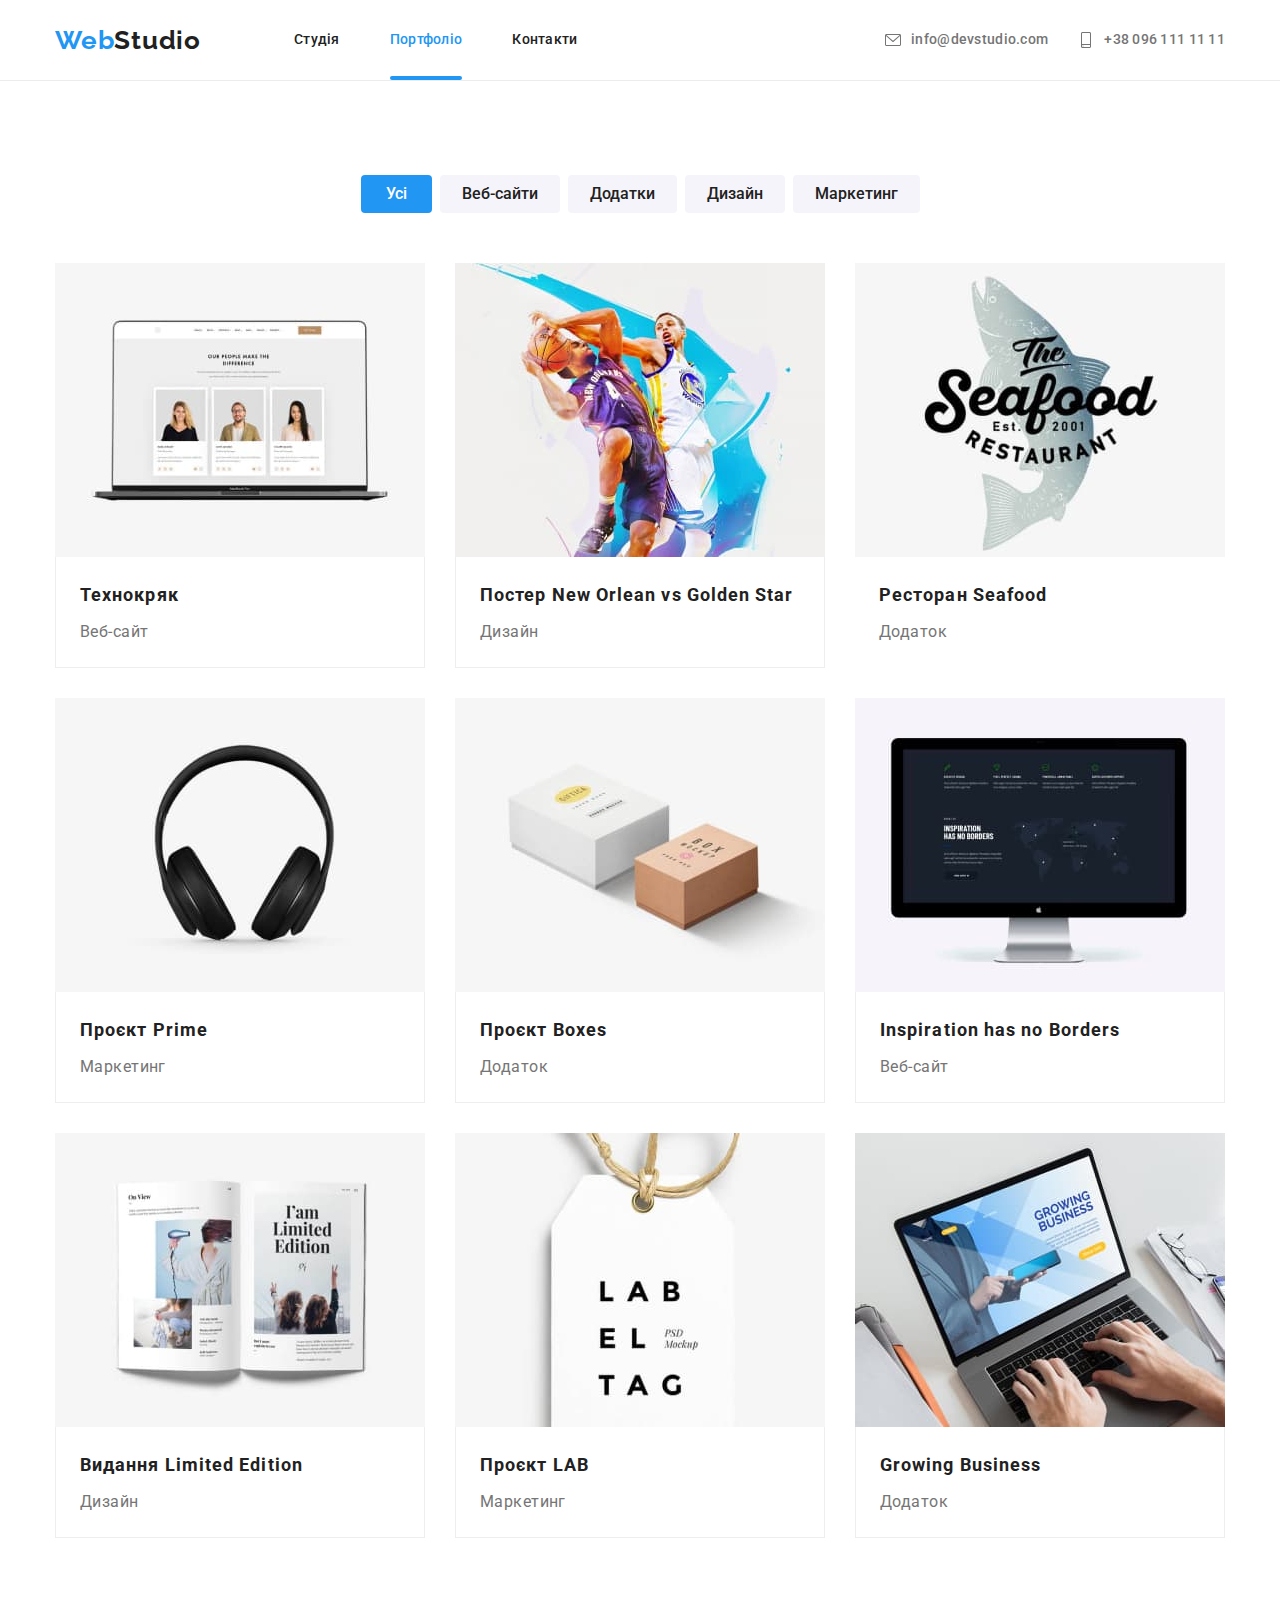
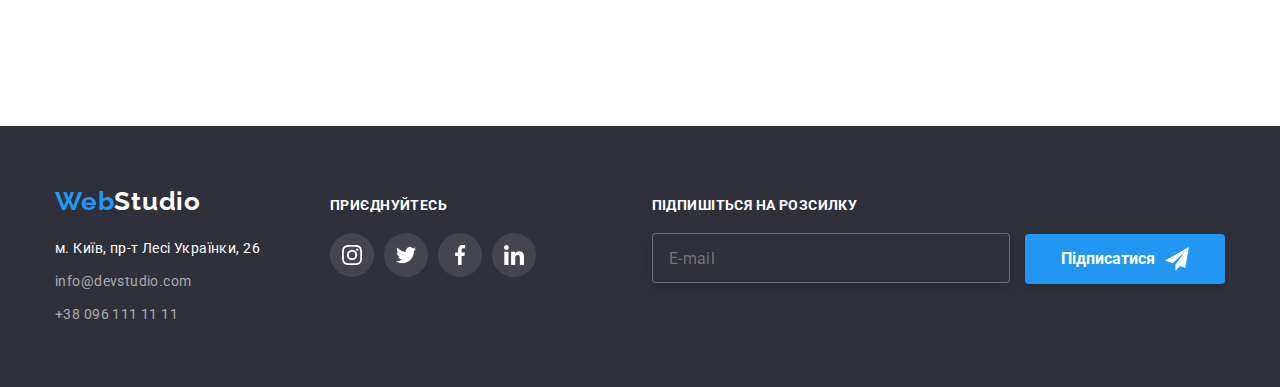
==== portfolio.html @ f77e9952 "1.0" ====
<!DOCTYPE html>
<html lang="uk">

<head>
    <meta charset="UTF-8">
    <meta http-equiv="X-UA-Compatible" content="IE=edge">
    <meta name="viewport" content="width=device-width, initial-scale=1.0">
    <title>Портфоліо</title>
    <link href="https://fonts.googleapis.com/css2?family=Raleway:wght@700&family=Roboto:wght@400;500;700;900&display=swap"
        rel="stylesheet">
    <link rel="stylesheet" href="https://cdnjs.cloudflare.com/ajax/libs/modern-normalize/1.1.0/modern-normalize.min.css">
    <link rel="stylesheet" href="./css/main.min.css">
</head>

<body>
    <header class="header">
        <div class="container navigation">
            <a class="logo" href="/"><span class="logo-web">Web</span>Studio</a>
            <nav>
                <ul class="navigation__list">
                    <li><a class="navigation__studio" href="./index.html">Студія</a></li>
                    <li><a class="navigation__portfolio current" href="./portfolio.html">Портфоліо</a></li>
                    <li><a class="navigation__contacts" href="">Контакти</a></li>
                </ul>
            </nav>
            <ul class="contacts">
                <li><a class="contacts__email" href="mailto:info@devstudio.com">
                        <svg class="contacts__envelope" width="16" height="16">
                            <use href="./images/icons.svg#icon-envelope"></use>
                        </svg>
                        info@devstudio.com</a></li>
                <li><a class="contacts__number" href="tel:+380961111111">
                        <svg class="contacts__smartphone" width="16" height="16">
                            <use href="./images/icons.svg#icon-smartphone"></use>
                        </svg>
                        +38 096 111 11 11</a></li>
            </ul>
            <button type="button" class="menu-open" data-menu-open>
                <svg class="menu-close-icon" width="24" height="16">
                    <use href="./images/icons.svg#icon-menu"></use>
                </svg>
            </button>
        </div>
        <div class="mobile-menu is-hidden" data-menu>
            <div class="menu-container">
                <nav>
                    <ul class="mobile-navigation__list">
                        <li class="mobile-studio"><a class="mobile-navigation__studio" href="./index.html">Студія</a>
                        </li>
                        <li class="mobile-portfolio"><a class="mobile-navigation__portfolio mobile-current"
                                href="./portfolio.html">Портфоліо</a></li>
                        <li class="mobile-contacts"><a class="mobile-navigation__contacts" href="">Контакти</a></li>
                    </ul>
                </nav>
                <button type="button" class="menu-close" data-menu-close>
                    <svg class="menu-close-icon" width="18" height="18">
                        <use href="./images/icons.svg#icon-close-menu"></use>
                    </svg>
                </button>
                <div>
                    <ul class="mobile-menu__contacts">
                        <li>
                            <a class="mobile-contacts__number" href="tel:+380961111111">
                                +38 096 111 11 11</a>
                        </li>
                        <li><a class="mobile-contacts__email" href="mailto:info@devstudio.com">
                                info@devstudio.com</a>
                        </li>
                    </ul>
                    <ul class="menu-social-networks">
                        <li class="mobile-social-networks">Instagram</li>
                        <li class="mobile-social-networks">Twitter</li>
                        <li class="mobile-social-networks">Facebook</li>
                        <li class="mobile-social-networks">LinkedIn</li>
                    </ul>
                </div>
            </div>
        </div>
    </header>
    <main class="projects">
        <section class="section">
            <div class="container">
                <h1 class="visually-hidden">Портфоліо</h1>
                <ul class="filter-list">
                    <li><button class="button filter-list__button all" type="button">Усі</button></li>
                    <li><button class="button filter-list__button" type="button">Веб-сайти</button></li>
                    <li><button class="button filter-list__button" type="button">Додатки</button></li>
                    <li><button class="button filter-list__button" type="button">Дизайн</button></li>
                    <li><button class="button filter-list__button" type="button">Маркетинг</button></li>
                </ul>
                <ul class="portfolio-cards">
                    <li class="portfolio-cards__item">
                        <a class="portfolio-cards__link" href="">
                            <div class="portfolio-cards__info">
                                <img src="./images/laptop.jpg" alt="відкритий веб-сайт на ноутбуці" width="370" height="294">
                                <p class="portfolio-cards__description">Ресурс пропонує комплексні пропозиції з різним рівнем функціоналу та сервісів. Все це дозволить відвідувачу отримати
                                вичерпні відомості про компанію чи приватну особу.</p>
                            </div>
                            <div class="portfolio-cards__border">
                                <h2 class="portfolio-cards__title">Технокряк</h2>
                                <p class="portfolio-cards__text">Веб-сайт</p>
                            </div>
                        </a>
                    </li>
                    <li class="portfolio-cards__item">
                        <a class="portfolio-cards__link" href="">
                            <div class="portfolio-cards__info">
                                <img src="./images/basketball.jpg" alt="баскетболісти" width="370" height="294">
                                <p class="portfolio-cards__description">Ресурс пропонує комплексні пропозиції з різним рівнем функціоналу та сервісів. Все це дозволить
                                    відвідувачу отримати
                                    вичерпні відомості про компанію чи приватну особу.</p>
                            </div>
                            <div class="portfolio-cards__border">
                                <h2 class="portfolio-cards__title">Постер New Orlean vs Golden Star</h2>
                                <p class="portfolio-cards__text">Дизайн</p>
                            </div>
                        </a>
                    </li>
                    <li class="portfolio-cards__item">
                        <a class="portfolio-cards__link" href="">
                            <div class="portfolio-cards__info">
                                <img src="./images/restaurant.jpg" alt="ресторан" width="370" height="294">
                                <p class="portfolio-cards__description">Ресурс пропонує комплексні пропозиції з різним рівнем функціоналу та сервісів. Все це дозволить
                                    відвідувачу отримати
                                    вичерпні відомості про компанію чи приватну особу.</p>
                            </div>
                            <div class="borportfolio-cards__borderder">
                                <h2 class="portfolio-cards__title">Ресторан Seafood</h2>
                                <p class="portfolio-cards__text">Додаток</p>
                            </div>
                        </a>
                    </li>
                    <li class="portfolio-cards__item">
                        <a class="portfolio-cards__link" href="">
                            <div class="portfolio-cards__info">
                                <img src="./images/headphone.jpg" alt="навушники" width="370" height="294">
                                <p class="portfolio-cards__description">Ресурс пропонує комплексні пропозиції з різним рівнем функціоналу та сервісів. Все це дозволить
                                    відвідувачу отримати
                                    вичерпні відомості про компанію чи приватну особу.</p>
                            </div>
                            <div class="portfolio-cards__border">
                                <h2 class="portfolio-cards__title">Проєкт Prime</h2>
                                <p class="portfolio-cards__text">Маркетинг</p>
                            </div>
                        </a>
                    </li>
                    <li class="portfolio-cards__item">
                        <a class="portfolio-cards__link" href="">
                            <div class="portfolio-cards__info">
                                <img src="./images/boxes.jpg" alt="дві коробки" width="370" height="294">
                                <p class="portfolio-cards__description">Ресурс пропонує комплексні пропозиції з різним рівнем функціоналу та сервісів. Все це дозволить
                                    відвідувачу отримати
                                    вичерпні відомості про компанію чи приватну особу.</p>
                            </div>
                            <div class="portfolio-cards__border">
                                <h2 class="portfolio-cards__title">Проєкт Boxes</h2>
                                <p class="portfolio-cards__text">Додаток</p>
                            </div>
                        </a>
                    </li>
                    <li class="portfolio-cards__item">
                        <a class="portfolio-cards__link" href="">
                            <div class="portfolio-cards__info">
                                <img src="./images/monitor.jpg" alt="монітор" width="370" height="294">
                                <p class="portfolio-cards__description">Ресурс пропонує комплексні пропозиції з різним рівнем функціоналу та сервісів. Все це дозволить
                                    відвідувачу отримати
                                    вичерпні відомості про компанію чи приватну особу.</p>
                            </div>
                            <div class="portfolio-cards__border">
                                <h2 class="portfolio-cards__title">Inspiration has no Borders</h2>
                                <p class="portfolio-cards__text">Веб-сайт</p>
                            </div>
                        </a>
                    </li>
                    <li class="portfolio-cards__item">
                        <a class="portfolio-cards__link" href="">
                            <div class="portfolio-cards__info">
                                <img src="./images/book.jpg" alt="книга" width="370" height="294">
                                <p class="portfolio-cards__description">Ресурс пропонує комплексні пропозиції з різним рівнем функціоналу та сервісів. Все це дозволить
                                    відвідувачу отримати
                                    вичерпні відомості про компанію чи приватну особу.</p>
                            </div>
                            <div class="portfolio-cards__border">
                                <h2 class="portfolio-cards__title">Видання Limited Edition</h2>
                                <p class="portfolio-cards__text">Дизайн</p>
                            </div>
                        </a>
                    </li>
                    <li class="portfolio-cards__item">
                        <a class="portfolio-cards__link" href="">
                            <div class="portfolio-cards__info">
                                <img src="./images/label.jpg" alt="бірка" width="370" height="294">
                                <p class="portfolio-cards__description">Ресурс пропонує комплексні пропозиції з різним рівнем функціоналу та сервісів. Все це дозволить
                                    відвідувачу отримати
                                    вичерпні відомості про компанію чи приватну особу.</p>
                            </div>
                            <div class="portfolio-cards__border">
                                <h2 class="portfolio-cards__title">Проєкт LAB</h2>
                                <p class="portfolio-cards__text">Маркетинг</p>
                            </div>
                        </a>
                    </li>
                    <li class="portfolio-cards__item">
                        <a class="portfolio-cards__link" href="">
                            <div class="portfolio-cards__info">
                                <img src="./images/laptot-printing.jpg" alt="зображення додатку на ноутбуці" width="370" height="294">
                                <p class="portfolio-cards__description">Ресурс пропонує комплексні пропозиції з різним рівнем функціоналу та сервісів. Все це дозволить
                                    відвідувачу отримати
                                    вичерпні відомості про компанію чи приватну особу.</p>
                            </div>
                            <div class="portfolio-cards__border">
                                <h2 class="portfolio-cards__title">Growing Business</h2>
                                <p class="portfolio-cards__text">Додаток</p>
                            </div>
                        </a>
                    </li>
                </ul>
            </div>
        </section>
    </main>
    <footer class="address">
        <div class="container footer">
            <div class="position-tablet">
                <div class="address-info">
                    <div>
                        <a class="logo footer-logo" href="/"><span class="logo-web">Web</span>Studio</a>
                    </div>
                    <address>
                        <ul class="address-list">
                            <li><a class="address-list__street" href="">м. Київ, пр-т Лесі Українки, 26</a></li>
                            <li><a class="address-list__email" href="mailto:info@devstudio.com">info@devstudio.com</a></li>
                            <li><a class="address-list__number" href="tel:+380961111111">+38 096 111 11 11</a></li>
                        </ul>
                    </address>
                </div>
                <div class="social-links">
                    <h2 class="social-links__title">приєднуйтесь</h2>
                    <ul class="social-list">
                        <li class="social-list__item">
                            <a class="social-list__link">
                                <svg class="social-list__icon" width="20" height="20">
                                    <use href="./images/icons.svg#icon-instagram"></use>
                                </svg>
                            </a>
                        </li>
                        <li class="social-list__item">
                            <a class="social-list__link">
                                <svg class="social-list__icon" width="20" height="20">
                                    <use href="./images/icons.svg#icon-twitter"></use>
                                </svg>
                            </a>
                        </li>
                        <li class="social-list__item">
                            <a class="social-list__link">
                                <svg class="social-list__icon" width="20" height="20">
                                    <use href="./images/icons.svg#icon-facebook"></use>
                                </svg>
                            </a>
                        </li>
                        <li class="social-list__item">
                            <a class="social-list__link">
                                <svg class="social-list__icon" width="20" height="20">
                                    <use href="./images/icons.svg#icon-linkedin"></use>
                                </svg>
                            </a>
                        </li>
                    </ul>
                </div>
            </div>
            <div class="mailing">
                <label class="mailing-title" for="footer-email">Підпишіться на розсилку</label>
                <form>
                    <div class="position-mailing">
                        <input type="email" class="mailing-email" placeholder="E-mail" id="footer-email">
                    </div>
                    <div class="position-mailing">
                        <button type="submit" class="button mailing-button">Підписатися
                            <svg class="mailing-icon" width="24" height="24">
                                <use href="./images/icons.svg#icon-send"></use>
                            </svg>
                        </button>
                    </div>
                </form>
            </div>
        </div>
    </footer>
    <script src="./js/menu.js"></script>
</body>
</html>
---- css/main.min.css ----
:root{--color-blue: #2196F3;--text-color: #212121;--white-color: #ffffff;--grey-color: #757575;--communication-color: rgba(255, 255, 255, 0.6);--feature-background-color: #F5F5F5;--team-background-color: #F5F4FA;--hero-background-color: #2F303A;--border-color: #eeeeee;--header-border-color: #ECECEC;--team-soc-icons: #AFB1B8;--timing-function: cubic-bezier(0.4, 0, 0.2, 1);--gradient: linear-gradient(rgba(47, 48, 58, 0.4), rgba(47, 48, 58, 0.4)) }.visually-hidden{position:absolute;width:1px;height:1px;margin:-1px;border:0;padding:0;white-space:nowrap;-webkit-clip-path:inset(100%);clip-path:inset(100%);clip:rect(0 0 0 0);overflow:hidden}h1,h2,h3,h4,h5,h6,p,ul{margin:0;padding:0}img{display:block}ul{list-style:none}body{font-family:"Roboto",sans-serif;color:var(--text-color);line-height:1.71;font-size:14px;letter-spacing:.03em}.no-scroll{overflow:hidden}.header{border-bottom:1px solid var(--header-border-color)}.container{max-width:100%;padding-left:15px;padding-right:15px;margin:0 auto}@media screen and (min-width: 480px){.container{max-width:480px}}@media screen and (min-width: 768px){.container{max-width:768px}}@media screen and (min-width: 1200px){.container{max-width:1200px}}.logo{font-family:"raleway";font-style:normal;font-weight:700;font-size:24px;line-height:1.166;letter-spacing:.03em;color:var(--text-color);text-decoration:none}@media screen and (min-width: 1200px){.logo{font-size:26px;line-height:1.19}}.navigation{display:flex;align-items:center}.navigation__list{display:none}.navigation__list li:not(:last-child){margin-right:50px}@media screen and (min-width: 768px){.navigation__list{margin-left:88px;padding:0;list-style:none;display:flex}}@media screen and (min-width: 1200px){.navigation__list{margin-left:93px}}.navigation__studio{position:relative;font-weight:500;line-height:1.14;letter-spacing:.02em;color:var(--text-color);text-decoration:none;display:inline-block;padding:32px 0;transition:color 250ms var(--timing-function)}.navigation__studio:active,.navigation__studio:hover,.navigation__studio:focus{color:var(--color-blue)}.navigation__portfolio{position:relative;font-weight:500;line-height:1.14;letter-spacing:.02em;color:var(--text-color);text-decoration:none;display:inline-block;padding:32px 0;transition:color 250ms var(--timing-function)}.navigation__portfolio:active,.navigation__portfolio:hover,.navigation__portfolio:focus{color:var(--color-blue)}.navigation__contacts{font-weight:500;line-height:1.14;letter-spacing:.02em;color:var(--text-color);text-decoration:none;display:inline-block;padding:32px 0;transition:color 250ms var(--timing-function)}.navigation__contacts:hover,.navigation__contacts:focus{color:var(--color-blue)}.current{color:var(--color-blue)}.current::after{position:absolute;content:"";bottom:0;right:0;width:100%;height:4px;background-color:var(--color-blue);border-radius:2px}.contacts{display:none}@media screen and (min-width: 768px){.contacts{list-style:none;display:inline-block;margin-left:auto}}@media screen and (min-width: 1200px){.contacts{display:flex;margin-left:auto}}.contacts__email{font-weight:500;line-height:1.14;letter-spacing:.02em;color:var(--grey-color);text-decoration:none;padding:5px 0;display:flex;align-items:center;transition:color 250ms var(--timing-function)}.contacts__email:hover,.contacts__email:focus{color:var(--color-blue)}@media screen and (min-width: 1200px){.contacts__email{margin-right:30px}}.contacts__envelope{fill:var(--grey-color);margin-right:10px;align-items:center;transition:fill 250ms var(--timing-function)}.contacts__email:hover .contacts__envelope,.contacts__email:focus .contacts__envelope{fill:var(--color-blue)}.contacts__number{font-weight:500;line-height:1.14;letter-spacing:.02em;color:var(--grey-color);text-decoration:none;padding:5px 0;display:flex;align-items:center;transition:color 250ms var(--timing-function)}.contacts__number:hover,.contacts__number:focus{color:var(--color-blue)}.contacts__smartphone{fill:var(--grey-color);margin-right:10px;transition:fill 250ms var(--timing-function)}.contacts__number:hover .contacts__smartphone,.contacts__number:focus .contacts__smartphone{fill:var(--color-blue)}.button{font-family:inherit;display:inline-block;font-weight:700;font-size:16px;line-height:1.875;color:var(--white-color);background-color:var(--color-blue);border-radius:4px;border:none;cursor:pointer;transition:color 250ms var(--timing-function),background-color 250ms var(--timing-function)}.customers-list{list-style:none;display:flex;gap:30px;justify-content:center;margin-top:30px;flex-wrap:wrap}@media screen and (min-width: 768px){.customers-list{flex-wrap:wrap}}@media screen and (min-width: 1200px){.customers-list{margin-top:50px}}.customers-list__item{width:170px;height:92px}.customers-list__link{display:flex;width:100%;height:100%;border:1px solid var(--team-soc-icons);border-radius:4px;align-items:center;justify-content:center;cursor:pointer;transition:border 250ms var(--timing-function)}.customers-list__link:hover,.customers-list__link:focus{border:1px solid var(--color-blue)}.customers-list__icon{fill:var(--team-soc-icons);width:100%;height:100%;transition:fill 250ms var(--timing-function)}.customers-list__link:hover .customers-list__icon,.customers-list__link:focus .customers-list__icon{fill:var(--color-blue)}.features-list{list-style:none;justify-content:center}@media screen and (min-width: 768px){.features-list{display:flex;flex-wrap:wrap;gap:30px}}@media screen and (min-width: 1200px){.features-list{display:flex;flex-wrap:nowrap}}@media screen and (min-width: 768px){.features-list__item{width:calc((100% - 30px)/2)}}@media screen and (min-width: 1200px){.features-list__item{width:calc((100% - 90px)/4)}}.features-list__item:not(:last-child){margin-bottom:30px}.features-list__item::before{display:block;content:"";height:120px;max-width:450px;background-size:70px 70px;background-repeat:no-repeat;background-position:center;background-color:var(--team-background-color);margin-bottom:30px;border-radius:4px}@media screen and (min-width: 768px){.features-list__item::before{width:354px}}@media screen and (min-width: 1200px){.features-list__item::before{width:270px}}.features-list__title{display:flex;font-weight:700;line-height:1.14;text-transform:uppercase;color:var(--text-color);margin-bottom:10px;justify-content:center}.features-list__text{color:var(--grey-color)}.icon-clock::before{background-image:url(../images/clock.svg)}.icon-antenna::before{background-image:url(../images/antenna.svg)}.icon-diagram::before{background-image:url(../images/diagram.svg)}.icon-astronaut::before{background-image:url(../images/astronaut.svg)}.hero{padding:118px 0;background-repeat:no-repeat;background-position:center;background-size:cover;flex-grow:1;margin:0 auto;text-align:center;background-image:var(--gradient),url(../images/hero-mob-1x.jpg)}@media(min-device-pixel-ratio: 2),(-webkit-min-device-pixel-ratio: 2),(min-resolution: 192dpi),(min-resolution: 2dppx){.hero{background-image:var(--gradient),url(../images/hero-mob-2x.jpg)}}@media screen and (min-width: 768px){.hero{background-image:var(--gradient),url(../images/hero-tab-1x.jpg)}}@media screen and (min-width: 768px)and (min-device-pixel-ratio: 2),screen and (min-width: 768px)and (-webkit-min-device-pixel-ratio: 2),screen and (min-width: 768px)and (min-resolution: 192dpi),screen and (min-width: 768px)and (min-resolution: 2dppx){.hero{background-image:var(--gradient),url(../images/hero-tab-2x.jpg)}}@media screen and (min-width: 1200px){.hero{padding:200px 0;max-width:1600px;background-image:var(--gradient),url(../images/hero-1x.jpg)}}@media screen and (min-width: 1200px)and (min-device-pixel-ratio: 2),screen and (min-width: 1200px)and (-webkit-min-device-pixel-ratio: 2),screen and (min-width: 1200px)and (min-resolution: 192dpi),screen and (min-width: 1200px)and (min-resolution: 2dppx){.hero{background-image:var(--gradient),url(../images/hero-2x.jpg)}}.hero__title{font-weight:900;font-size:26px;line-height:1.61;text-align:center;letter-spacing:.06em;color:var(--white-color);text-transform:uppercase;margin-bottom:30px;justify-content:center}@media screen and (min-width: 1200px){.hero__title{font-size:44px;line-height:1.36}}.hero__button{width:200px;padding:10px 24px}.hero__button:hover,.hero__button:focus{color:var(--color-blue);background-color:var(--white-color)}@media screen and (min-width: 1200px){.hero__button{padding:10px 32px;width:216px}}.section{padding-top:60px;padding-bottom:60px}@media screen and (min-width: 1200px){.section{padding-top:94px;padding-bottom:94px}}.section.services{display:none}@media screen and (min-width: 1200px){.section.services{display:flex;padding-top:24px}}.services-list{list-style:none;display:flex;gap:30px;margin-top:50px}.services-list__item{position:relative}.services-list__title{position:absolute;width:100%;height:70px;background:rgba(47,48,58,.8);display:flex;align-items:center;justify-content:center;color:var(--white-color);left:0;bottom:0;margin-bottom:0;font-weight:700;line-height:1.14;text-transform:uppercase}.team{background:var(--team-background-color)}@media screen and (max-width: 479px){.images-team{width:calc(100vw - 30px)}}.team-list{list-style:none;margin-top:30px}@media screen and (min-width: 768px){.team-list{display:flex;flex-wrap:wrap;gap:30px}}@media screen and (min-width: 1200px){.team-list{display:flex;flex-wrap:nowrap;gap:30px;margin-top:50px}}.team-list__card{width:100%;background:var(--white-color);border-bottom:1px;border-right:1px;border-left:1px;border-radius:4px;padding-bottom:30px;box-shadow:0px 1px 3px rgba(0,0,0,.12),0px 1px 1px rgba(0,0,0,.14),0px 2px 1px rgba(0,0,0,.2)}@media screen and (min-width: 768px){.team-list__card{width:calc((100% - 30px)/2)}}@media screen and (min-width: 1200px){.team-list__card{max-width:270px}}.team-list__card:not(:last-child){margin-bottom:30px}@media screen and (min-width: 768px){.team-list__card:not(:last-child){margin-bottom:0}}@media screen and (min-width: 1200px){.team-list__card:not(:last-child){margin-bottom:0}}.team-list__title{font-weight:500;font-size:16px;line-height:19px;text-align:center;letter-spacing:.03em;color:var(--text-color);margin-top:30px}.team-list__text{font-size:16px;line-height:1.1875;text-align:center;letter-spacing:.03em;color:var(--grey-color);margin-top:10px}.social-networks{list-style:none;gap:10px;display:flex;justify-content:center;margin-top:16px;max-width:100%}.social-networks__item{width:44px;height:44px;display:flex;align-items:center;justify-content:center;cursor:pointer}.social-networks__link{width:100%;height:100%;background-color:var(--white-color);border-radius:50%;display:flex;align-items:center;justify-content:center;transition:background-color 250ms var(--timing-function)}.social-networks__link:hover,.social-networks__link:focus{background-color:var(--color-blue)}.social-networks__icon{fill:var(--team-soc-icons);transition:fill 250ms var(--timing-function)}.social-networks__link:hover .social-networks__icon,.social-networks__link:focus .social-networks__icon{fill:var(--white-color)}.title{font-weight:700;font-size:36px;line-height:1.1666;text-align:center;letter-spacing:.03em;color:var(--text-color)}.address{color:var(--communication-color);background-color:var(--hero-background-color)}.footer{display:block;justify-content:center;padding-top:60px;padding-bottom:60px;align-items:center}@media screen and (min-width: 1200px){.footer{display:flex;align-items:baseline}}@media screen and (min-width: 768px){.position-tablet{display:flex;align-items:baseline;justify-content:center}}.address-info{margin-bottom:60px}@media screen and (min-width: 768px){.address-info{margin-bottom:0}}.footer-logo{display:flex;justify-content:center;color:var(--white-color);margin-bottom:20px}@media screen and (min-width: 1200px){.footer-logo{justify-content:flex-start}}.address-list{margin-top:20px}.address-list li:not(:last-child){margin-bottom:9px}.address-list__street{display:flex;justify-content:center;font-style:normal;color:var(--white-color);text-decoration:none;transition:color 250ms var(--timing-function)}@media screen and (min-width: 1200px){.address-list__street{justify-content:flex-start}}.address-list__street:hover,.address-list__street:focus{color:var(--color-blue)}.address-list__email{display:flex;justify-content:center;font-style:normal;color:var(--communication-color);text-decoration:none;transition:color 250ms var(--timing-function)}@media screen and (min-width: 1200px){.address-list__email{justify-content:flex-start}}.address-list__email:hover,.address-list__email:focus{color:var(--color-blue)}.address-list__number{display:flex;justify-content:center;font-style:normal;color:var(--communication-color);text-decoration:none;transition:color 250ms var(--timing-function)}@media screen and (min-width: 1200px){.address-list__number{justify-content:flex-start}}.address-list__number:hover,.address-list__number:focus{color:var(--color-blue)}@media screen and (min-width: 1200px){.mailing{margin-left:auto}}.mailing-title{justify-content:center;display:flex;font-weight:700;font-size:14px;line-height:16px;letter-spacing:.03em;text-transform:uppercase;color:var(--white-color);margin-bottom:20px;margin-top:60px}@media screen and (min-width: 1200px){.mailing-title{display:block;margin-top:0}}.position-mailing{display:flex;justify-content:center}@media screen and (min-width: 1200px){.position-mailing{display:inline-block}}.mailing-email{display:flex;justify-content:center;outline:none;width:358px;height:50px;border:1px solid rgba(255,255,255,.3);filter:drop-shadow(0px 4px 4px rgba(0, 0, 0, 0.15));border-radius:4px;background-color:var(--hero-background-color);color:var(--white-color);padding-left:16px;padding-right:16px;font-size:16px;line-height:1.25;letter-spacing:.03em;transition:border-color 250ms var(--timing-function);margin-bottom:20px}@media screen and (min-width: 1200px){.mailing-email{margin-bottom:0}}.mailing-email:focus{border-color:#188ce8}.mailing-button{width:200px;height:50px;padding:10px 28px;box-shadow:0px 4px 4px rgba(0,0,0,.15);transition:background-color 250ms var(--timing-function);display:inline-flex;align-items:center;justify-content:center}@media screen and (min-width: 1200px){.mailing-button{margin-left:12px}}.mailing-button:focus,.mailing-button:hover{background-color:#188ce8}.mailing-icon{margin-left:10px;fill:var(--white-color)}.logo-web{color:var(--color-blue)}.social-links{margin-left:0}@media screen and (min-width: 768px){.social-links{margin-left:165px}}@media screen and (min-width: 1200px){.social-links{margin-left:70px}}.social-links__title{display:flex;justify-content:center;font-weight:700;font-size:14px;line-height:16px;letter-spacing:.03em;text-transform:uppercase;color:var(--white-color);margin-bottom:20px}@media screen and (min-width: 1200px){.social-links__title{justify-content:flex-start}}.social-list{list-style:none;display:flex;justify-content:center;gap:10px}.social-list__item{width:44px;height:44px;display:flex;align-items:center;justify-content:center;cursor:pointer}.social-list__link{width:100%;height:100%;background:rgba(255,255,255,.1);border-radius:50%;display:flex;align-items:center;justify-content:center;transition:background-color 250ms var(--timing-function)}.social-list__link:hover,.social-list__link:focus{background-color:var(--color-blue)}.social-list__icon{fill:var(--white-color);transition:fill 250ms var(--timing-function)}.social-list__link:hover .social-list__icon,.social-list__link:focus .social-list__icon{fill:var(--white-color)}.projects{background:var(--white-color)}.filter-list{list-style:none;display:flex;flex-wrap:wrap;margin-bottom:40px}.filter-list li:not(:last-child){margin-right:8px}@media screen and (min-width: 768px){.filter-list{margin-bottom:30px;flex-wrap:nowrap;justify-content:center}}@media screen and (min-width: 1200px){.filter-list{margin-bottom:50px;justify-content:center}}.filter-list__button{display:inline-block;font-weight:500;line-height:1.62;text-align:center;color:var(--text-color);background:var(--team-background-color);padding:6px 22px;transition:background-color 250ms var(--timing-function),color 250ms var(--timing-function),box-shadow 250ms var(--timing-function)}.filter-list__button:hover,.filter-list__button:focus{color:var(--white-color);background:var(--color-blue);box-shadow:0px 3px 1px rgba(0,0,0,.1),0px 1px 2px rgba(0,0,0,.08),0px 2px 2px rgba(0,0,0,.12)}.filter-list__button.all{color:var(--white-color);background:var(--color-blue);padding:6px 25px}.portfolio-cards{list-style:none;display:flex;flex-wrap:wrap;gap:30px;padding-bottom:94px}.portfolio-cards__info{position:relative;overflow:hidden}.portfolio-cards__border{border-bottom:1px solid var(--border-color);border-left:1px solid var(--border-color);border-right:1px solid var(--border-color)}.portfolio-cards__title{font-weight:700;font-size:18px;line-height:2;letter-spacing:.06em;color:var(--text-color);text-decoration:none;padding-top:20px;margin-bottom:4px;padding-left:24px}.portfolio-cards__text{font-size:16px;line-height:1.88;color:var(--grey-color);padding-bottom:20px;padding-left:24px}.portfolio-cards__link{display:block;text-decoration:none;width:100%;height:100%;transition:box-shadow 250ms var(--timing-function)}.portfolio-cards__link:hover{box-shadow:0px 1px 1px rgba(0,0,0,.12),0px 4px 4px rgba(0,0,0,.06),1px 4px 6px rgba(0,0,0,.16)}.portfolio-cards__description{position:absolute;top:0;display:flex;justify-content:center;align-items:center;width:100%;height:100%;background:rgba(33,150,243,.9);color:var(--white-color);transform:translateY(100%);transition:transform 250ms var(--timing-function);padding:63px 24px;line-height:1.55;font-size:18px;letter-spacing:.03em;overflow:auto}.portfolio-cards__link:hover .portfolio-cards__description{transform:translateY(0)}.backdrop{position:fixed;width:100%;height:100%;top:0;background:rgba(0,0,0,.2);transition:opacity 250ms var(--timing-function),visibility 250ms var(--timing-function)}.is-hidden{opacity:0;visibility:hidden;pointer-events:none}.modal{position:absolute;min-width:528px;min-height:581px;top:50%;left:50%;padding:40px;background-color:#fff;transform:translate(-50%, -50%) scaleY(1);transition:transform 250ms var(--timing-function);border-radius:4px;box-shadow:0px 1px 3px rgba(0,0,0,.12),0px 1px 1px rgba(0,0,0,.14),0px 2px 1px rgba(0,0,0,.2)}.backdrop.is-hidden .modal{transform:translate(-50%, -50%) scaleY(1.5)}.modal__title{font-weight:700;font-size:20px;line-height:1.15;text-align:center;letter-spacing:.03em;margin-bottom:12px;color:var(--text-color)}.close-button{position:absolute;top:8px;right:8px;width:30px;height:30px;background-color:rgba(0,0,0,0);border:1px solid rgba(0,0,0,.1);border-radius:50%;display:flex;justify-content:center;align-items:center;cursor:pointer;margin-bottom:2px;transition:border-color 250ms var(--timing-function)}.close-button:hover,.close-button:focus{border-color:var(--color-blue)}.input{position:relative;margin-bottom:10px;max-width:501px}.input__label{display:block;position:relative;margin-bottom:4px;font-size:12px;line-height:1.16;letter-spacing:.01em;color:#757575}.input__field{outline:none;width:100%;height:40px;border:1px solid rgba(33,33,33,.2);border-radius:4px;padding-left:40px;padding-right:12px;transition:border-color 250ms var(--timing-function)}.input__field:focus{border-color:var(--color-blue)}.input__icon{position:absolute;fill:var(--text-color);left:15px;top:65%;transform:translateY(-50%);overflow:hidden;align-items:center;transition:fill 250ms var(--timing-function)}.input__field:focus+.input__icon{fill:var(--color-blue)}.comment{margin-bottom:20px}.comment_user{outline:none;width:100%;height:120px;font-size:12px;line-height:1.16;letter-spacing:.01em;border:1px solid rgba(33,33,33,.2);border-radius:4px;resize:none;padding:12px 16px;transition:border-color 250ms var(--timing-function)}.comment_user:focus{border-color:var(--color-blue)}.check__modal{-webkit-appearance:none;-moz-appearance:none;appearance:none;position:absolute}.check{display:flex;align-items:center;margin-bottom:30px}.check__icon{fill:var(--white-color)}.check__contract{text-decoration:none;color:var(--color-blue);border-bottom:1px solid var(--color-blue);cursor:pointer;margin-left:2px;font-size:14px;line-height:1;letter-spacing:.03em}.check__text{font-size:14px;line-height:1.71;letter-spacing:.03em;color:#555;display:flex;align-items:center;position:relative}.check__text span{width:16px;height:15px;border:2px solid #303030;border-radius:2px;margin-right:7px;display:flex;align-items:center;justify-content:center;transition:background-color 250ms var(--timing-function),border 250ms var(--timing-function)}.check__modal:checked+.check__text span{background-color:var(--color-blue);border:2px solid var(--color-blue)}.button-position{display:flex;justify-content:center}.modal-button{width:200px;height:50px;padding:10px 52px;box-shadow:0px 4px 4px rgba(0,0,0,.15);transition:background-color 250ms var(--timing-function)}.modal-button:focus,.modal-button:hover{background-color:#188ce8}.mobile-menu{position:fixed;top:0;z-index:1;width:100vw;height:100vh;padding:48px 40px;padding-bottom:100px;background-color:var(--white-color);transition:opacity 250ms var(--timing-function),visibility 250ms var(--timing-function)}.mobile-menu>.menu-container{height:100%;width:100%;display:flex;flex-direction:column;justify-content:space-between;overflow:auto}@media screen and (min-width: 768px){.mobile-menu{display:none}}@media screen and (min-width: 1200px){.mobile-menu{display:none}}.menu-open{width:40px;height:40px;background-color:rgba(0,0,0,0);border:none;margin-left:auto;fill:var(--text-color);transition:fill 250ms var(--timing-function)}.menu-open:hover,.menu-open:focus{fill:var(--color-blue)}@media screen and (min-width: 768px){.menu-open{display:none}}@media screen and (min-width: 1200px){.menu-open{display:none}}.menu-close{position:absolute;width:40px;height:40px;background-color:rgba(0,0,0,0);border:none;top:21px;right:26px;fill:var(--text-color);transition:fill 250ms var(--timing-function)}.menu-close:hover,.menu-close:focus{fill:var(--color-blue)}.mobile-navigation__list{list-style:none}.mobile-navigation__studio{font-weight:500;font-size:40px;line-height:1.175;text-align:center;letter-spacing:.02em;text-decoration:none;color:var(--text-color);transition:color 250ms var(--timing-function)}.mobile-navigation__studio:hover,.mobile-navigation__studio:focus{color:var(--color-blue)}.mobile-studio{margin-bottom:36px}.mobile-navigation__portfolio{font-weight:500;font-size:40px;line-height:1.175;text-align:center;letter-spacing:.02em;text-decoration:none;color:var(--text-color);transition:color 250ms var(--timing-function)}.mobile-navigation__portfolio:hover,.mobile-navigation__portfolio:focus{color:var(--color-blue)}.mobile-portfolio{margin-bottom:32px}.mobile-navigation__contacts{font-weight:500;font-size:40px;line-height:1.175;text-align:center;letter-spacing:.02em;text-decoration:none;color:var(--text-color);transition:color 250ms var(--timing-function)}.mobile-navigation__contacts:hover,.mobile-navigation__contacts:focus{color:var(--color-blue)}.mobile-menu__contacts li:not(:last-child){margin-bottom:32px}.mobile-contacts__email{font-weight:500;font-size:24px;line-height:1.166;letter-spacing:.02em;color:var(--grey-color);text-decoration:none;transition:color 250ms var(--timing-function)}.mobile-contacts__email:hover,.mobile-contacts__email:focus{color:var(--color-blue)}.mobile-contacts__number{font-weight:500;font-size:34px;line-height:1.176;letter-spacing:.02em;color:var(--color-blue);text-decoration:none;transition:color 250ms var(--timing-function)}.mobile-contacts__number:hover,.mobile-contacts__number:focus{color:var(--text-color)}.menu-social-networks{margin-top:64px;display:flex}.mobile-social-networks{font-weight:500;font-size:18px;line-height:1.22;letter-spacing:.02em;color:var(--color-blue);transition:color 250ms var(--timing-function)}.mobile-social-networks:not(:last-child){border-right:1px solid var(--text-color);padding-right:10px}.mobile-social-networks:not(:first-child){padding-left:10px}.mobile-social-networks:hover,.mobile-social-networks:focus{color:var(--text-color)}.mobile-current{color:var(--color-blue)}/*# sourceMappingURL=main.min.css.map */
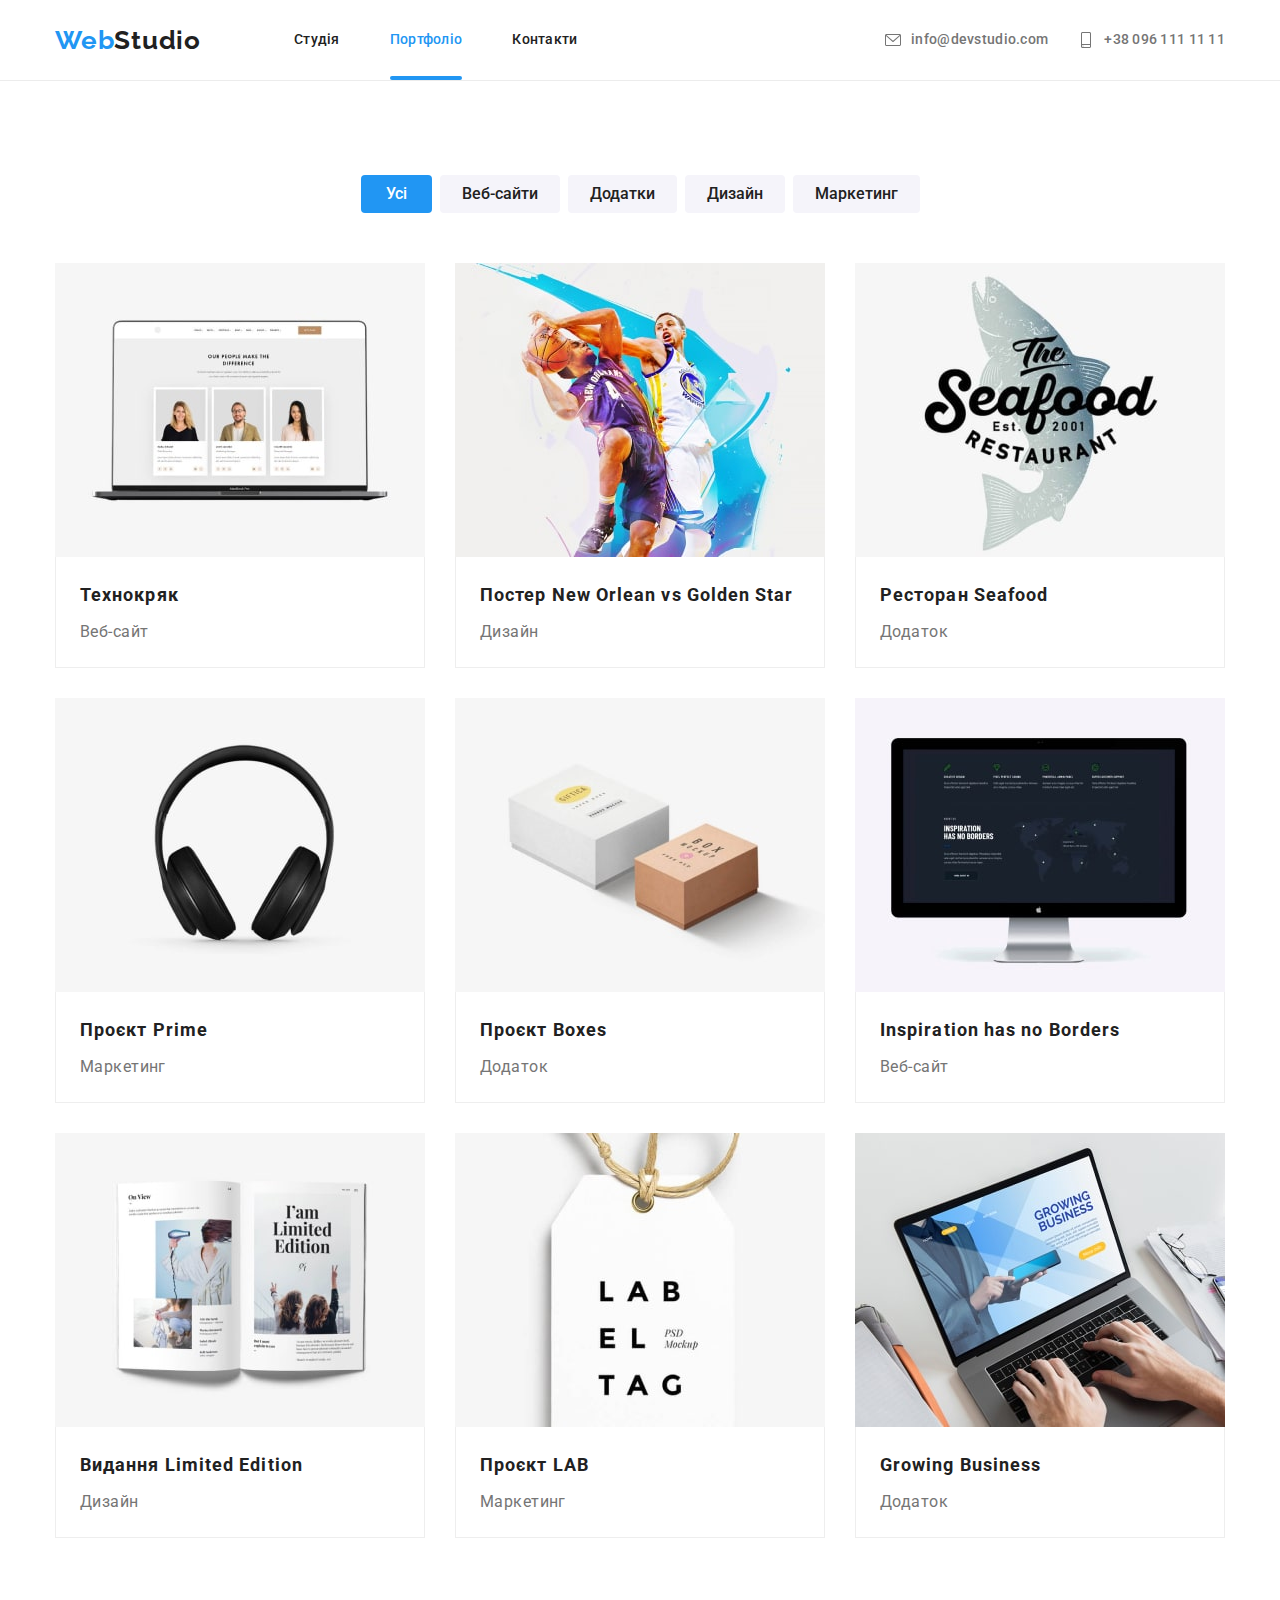
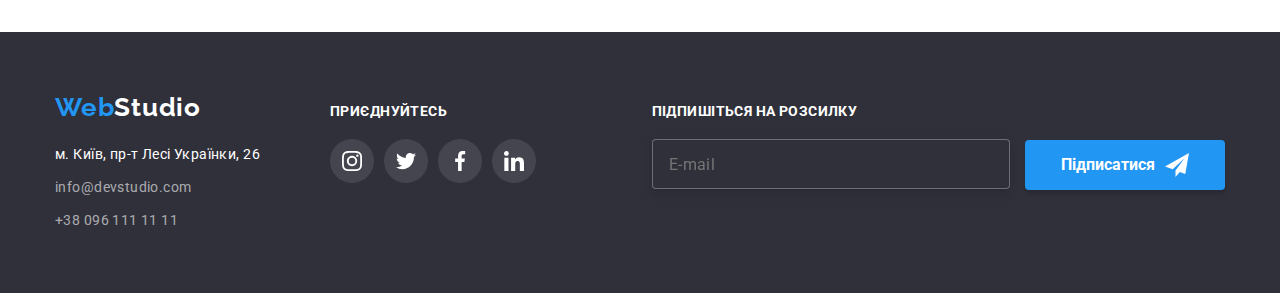
==== commit 0747f89b: "2.0" ====
--- a/portfolio.html
+++ b/portfolio.html
@@ -92,7 +92,17 @@
                     <li class="portfolio-cards__item">
                         <a class="portfolio-cards__link" href="">
                             <div class="portfolio-cards__info">
-                                <img src="./images/laptop.jpg" alt="відкритий веб-сайт на ноутбуці" width="370" height="294">
+                                <picture>
+                                    <source srcset="./images/laptop1x.jpg 1x, ./images/laptop2x.jpg 2x" 
+                                    media="(min-width: 1200px)" width="370">
+                                    <source srcset="./images/tab-laptop1x.jpg 1x, ./images/tab-laptop2x.jpg 2x" 
+                                    media="(min-width: 768px)" width="354">
+                                    <source srcset="./images/mob-laptop1x.jpg 1x, ./images/mob-laptop2x.jpg 2x" 
+                                    media="(max-width: 767px)" width="450">
+                                    <img class="images-size" src="./images/mob-laptop1x.jpg" 
+                                    alt="відкритий веб-сайт на ноутбуці" 
+                                    width="450">
+                                </picture>
                                 <p class="portfolio-cards__description">Ресурс пропонує комплексні пропозиції з різним рівнем функціоналу та сервісів. Все це дозволить відвідувачу отримати
                                 вичерпні відомості про компанію чи приватну особу.</p>
                             </div>
@@ -105,7 +115,12 @@
                     <li class="portfolio-cards__item">
                         <a class="portfolio-cards__link" href="">
                             <div class="portfolio-cards__info">
-                                <img src="./images/basketball.jpg" alt="баскетболісти" width="370" height="294">
+                                <picture>
+                                    <source srcset="./images/basketball1x.jpg 1x, ./images/basketball2x.jpg 2x" media="(min-width: 1200px)" width="370">
+                                    <source srcset="./images/tab-basketball1x.jpg 1x, ./images/tab-basketball2x.jpg 2x" media="(min-width: 768px)" width="354">
+                                    <source srcset="./images/mob-basketball1x.jpg 1x, ./images/mob-basketball2x.jpg 2x" media="(max-width: 767px)" width="450">
+                                    <img class="images-size" src="./images/mob-basketball1x.jpg" alt="баскетболісти" width="450">
+                                </picture>
                                 <p class="portfolio-cards__description">Ресурс пропонує комплексні пропозиції з різним рівнем функціоналу та сервісів. Все це дозволить
                                     відвідувачу отримати
                                     вичерпні відомості про компанію чи приватну особу.</p>
@@ -119,12 +134,20 @@
                     <li class="portfolio-cards__item">
                         <a class="portfolio-cards__link" href="">
                             <div class="portfolio-cards__info">
-                                <img src="./images/restaurant.jpg" alt="ресторан" width="370" height="294">
-                                <p class="portfolio-cards__description">Ресурс пропонує комплексні пропозиції з різним рівнем функціоналу та сервісів. Все це дозволить
-                                    відвідувачу отримати
-                                    вичерпні відомості про компанію чи приватну особу.</p>
-                            </div>
-                            <div class="borportfolio-cards__borderder">
+                                <picture>
+                                    <source srcset="./images/restaurant1x.jpg 1x, ./images/restaurant2x.jpg 2x" 
+                                    media="(min-width: 1200px)" width="370">
+                                    <source srcset="./images/tab-restaurant1x.jpg 1x, ./images/tab-restaurant2x.jpg 2x" 
+                                    media="(min-width: 768px)" width="354">
+                                    <source srcset="./images/mob-restaurant1x.jpg 1x, ./images/mob-restaurant2x.jpg 2x" 
+                                    media="(max-width: 767px)" width="450">
+                                    <img class="images-size" src="./images/mob-restaurant1x.jpg" alt="ресторан" width="450">
+                                </picture>
+                                <p class="portfolio-cards__description">Ресурс пропонує комплексні пропозиції з різним рівнем функціоналу та сервісів. Все це дозволить
+                                    відвідувачу отримати
+                                    вичерпні відомості про компанію чи приватну особу.</p>
+                            </div>
+                            <div class="portfolio-cards__border">
                                 <h2 class="portfolio-cards__title">Ресторан Seafood</h2>
                                 <p class="portfolio-cards__text">Додаток</p>
                             </div>
@@ -133,7 +156,15 @@
                     <li class="portfolio-cards__item">
                         <a class="portfolio-cards__link" href="">
                             <div class="portfolio-cards__info">
-                                <img src="./images/headphone.jpg" alt="навушники" width="370" height="294">
+                                <picture>
+                                    <source srcset="./images/headphone1x.jpg 1x, ./images/headphone2x.jpg 2x" 
+                                    media="(min-width: 1200px)" width="370">
+                                    <source srcset="./images/tab-headphone1x.jpg 1x, ./images/tab-headphone2x.jpg 2x" 
+                                    media="(min-width: 768px)" width="354">
+                                    <source srcset="./images/mob-headphone1x.jpg 1x, ./images/mob-headphone2x.jpg 2x" 
+                                    media="(max-width: 767px)" width="450">
+                                    <img class="images-size" src="./images/mob-headphone1x.jpg" alt="навушники" width="450">
+                                </picture>
                                 <p class="portfolio-cards__description">Ресурс пропонує комплексні пропозиції з різним рівнем функціоналу та сервісів. Все це дозволить
                                     відвідувачу отримати
                                     вичерпні відомості про компанію чи приватну особу.</p>
@@ -147,7 +178,15 @@
                     <li class="portfolio-cards__item">
                         <a class="portfolio-cards__link" href="">
                             <div class="portfolio-cards__info">
-                                <img src="./images/boxes.jpg" alt="дві коробки" width="370" height="294">
+                                <picture>
+                                    <source srcset="./images/boxes1x.jpg 1x, ./images/boxes2x.jpg 2x" 
+                                    media="(min-width: 1200px)" width="370">
+                                    <source srcset="./images/tab-boxes1x.jpg 1x, ./images/tab-boxes2x.jpg 2x" 
+                                    media="(min-width: 768px)" width="354">
+                                    <source srcset="./images/mob-boxes1x.jpg 1x, ./images/mob-boxes2x.jpg 2x" 
+                                    media="(max-width: 767px)" width="450">
+                                    <img class="images-size" src="./images/mob-boxes1x.jpg" alt="дві коробки" width="450">
+                                </picture>
                                 <p class="portfolio-cards__description">Ресурс пропонує комплексні пропозиції з різним рівнем функціоналу та сервісів. Все це дозволить
                                     відвідувачу отримати
                                     вичерпні відомості про компанію чи приватну особу.</p>
@@ -161,7 +200,15 @@
                     <li class="portfolio-cards__item">
                         <a class="portfolio-cards__link" href="">
                             <div class="portfolio-cards__info">
-                                <img src="./images/monitor.jpg" alt="монітор" width="370" height="294">
+                                <picture>
+                                    <source srcset="./images/monitor1x.jpg 1x, ./images/monitor2x.jpg 2x" 
+                                    media="(min-width: 1200px)" width="370">
+                                    <source srcset="./images/tab-monitor1x.jpg 1x, ./images/tab-monitor2x.jpg 2x" 
+                                    media="(min-width: 768px)" width="354">
+                                    <source srcset="./images/mob-monitor1x.jpg 1x, ./images/mob-monitor2x.jpg 2x" 
+                                    media="(max-width: 767px)" width="450">
+                                    <img class="images-size" src="./images/mob-monitor1x.jpg" alt="монітор" width="450">
+                                </picture>
                                 <p class="portfolio-cards__description">Ресурс пропонує комплексні пропозиції з різним рівнем функціоналу та сервісів. Все це дозволить
                                     відвідувачу отримати
                                     вичерпні відомості про компанію чи приватну особу.</p>
@@ -175,7 +222,15 @@
                     <li class="portfolio-cards__item">
                         <a class="portfolio-cards__link" href="">
                             <div class="portfolio-cards__info">
-                                <img src="./images/book.jpg" alt="книга" width="370" height="294">
+                                <picture>
+                                    <source srcset="./images/book1x.jpg 1x, ./images/book2x.jpg 2x" 
+                                    media="(min-width: 1200px)" width="370">
+                                    <source srcset="./images/tab-book1x.jpg 1x, ./images/tab-book2x.jpg 2x" 
+                                    media="(min-width: 768px)" width="354">
+                                    <source srcset="./images/mob-book1x.jpg 1x, ./images/mob-book2x.jpg 2x" 
+                                    media="(max-width: 767px)" width="450">
+                                    <img class="images-size" src="./images/mob-book1x.jpg" alt="книга" width="450">
+                                </picture>
                                 <p class="portfolio-cards__description">Ресурс пропонує комплексні пропозиції з різним рівнем функціоналу та сервісів. Все це дозволить
                                     відвідувачу отримати
                                     вичерпні відомості про компанію чи приватну особу.</p>
@@ -189,7 +244,15 @@
                     <li class="portfolio-cards__item">
                         <a class="portfolio-cards__link" href="">
                             <div class="portfolio-cards__info">
-                                <img src="./images/label.jpg" alt="бірка" width="370" height="294">
+                                <picture>
+                                    <source srcset="./images/label1x.jpg 1x, ./images/label2x.jpg 2x" 
+                                    media="(min-width: 1200px)" width="370">
+                                    <source srcset="./images/tab-label1x.jpg 1x, ./images/tab-label2x.jpg 2x" 
+                                    media="(min-width: 768px)" width="354">
+                                    <source srcset="./images/mob-label1x.jpg 1x, ./images/mob-label2x.jpg 2x" 
+                                    media="(max-width: 767px)" width="450">
+                                    <img class="images-size" src="./images/mob-label1x.jpg" alt="бірка" width="450">
+                                </picture>
                                 <p class="portfolio-cards__description">Ресурс пропонує комплексні пропозиції з різним рівнем функціоналу та сервісів. Все це дозволить
                                     відвідувачу отримати
                                     вичерпні відомості про компанію чи приватну особу.</p>
@@ -203,7 +266,15 @@
                     <li class="portfolio-cards__item">
                         <a class="portfolio-cards__link" href="">
                             <div class="portfolio-cards__info">
-                                <img src="./images/laptot-printing.jpg" alt="зображення додатку на ноутбуці" width="370" height="294">
+                                <picture>
+                                    <source srcset="./images/laptot-printing1x.jpg 1x, ./images/laptot-printing2x.jpg 2x" 
+                                    media="(min-width: 1200px)" width="370">
+                                    <source srcset="./images/tab-laptot-printing1x.jpg 1x, ./images/tab-laptot-printing2x.jpg 2x" 
+                                    media="(min-width: 768px)" width="354">
+                                    <source srcset="./images/mob-laptot-printing1x.jpg 1x, ./images/mob-laptot-printing2x.jpg 2x" 
+                                    media="(max-width: 767px)" width="450">
+                                    <img class="images-size" src="./images/mob-laptot-printing1x.jpg" alt="зображення додатку на ноутбуці" width="450">
+                                </picture>
                                 <p class="portfolio-cards__description">Ресурс пропонує комплексні пропозиції з різним рівнем функціоналу та сервісів. Все це дозволить
                                     відвідувачу отримати
                                     вичерпні відомості про компанію чи приватну особу.</p>
--- a/css/main.min.css
+++ b/css/main.min.css
@@ -1 +1 @@
-:root{--color-blue: #2196F3;--text-color: #212121;--white-color: #ffffff;--grey-color: #757575;--communication-color: rgba(255, 255, 255, 0.6);--feature-background-color: #F5F5F5;--team-background-color: #F5F4FA;--hero-background-color: #2F303A;--border-color: #eeeeee;--header-border-color: #ECECEC;--team-soc-icons: #AFB1B8;--timing-function: cubic-bezier(0.4, 0, 0.2, 1);--gradient: linear-gradient(rgba(47, 48, 58, 0.4), rgba(47, 48, 58, 0.4)) }.visually-hidden{position:absolute;width:1px;height:1px;margin:-1px;border:0;padding:0;white-space:nowrap;-webkit-clip-path:inset(100%);clip-path:inset(100%);clip:rect(0 0 0 0);overflow:hidden}h1,h2,h3,h4,h5,h6,p,ul{margin:0;padding:0}img{display:block}ul{list-style:none}body{font-family:"Roboto",sans-serif;color:var(--text-color);line-height:1.71;font-size:14px;letter-spacing:.03em}.no-scroll{overflow:hidden}.header{border-bottom:1px solid var(--header-border-color)}.container{max-width:100%;padding-left:15px;padding-right:15px;margin:0 auto}@media screen and (min-width: 480px){.container{max-width:480px}}@media screen and (min-width: 768px){.container{max-width:768px}}@media screen and (min-width: 1200px){.container{max-width:1200px}}.logo{font-family:"raleway";font-style:normal;font-weight:700;font-size:24px;line-height:1.166;letter-spacing:.03em;color:var(--text-color);text-decoration:none}@media screen and (min-width: 1200px){.logo{font-size:26px;line-height:1.19}}.navigation{display:flex;align-items:center}.navigation__list{display:none}.navigation__list li:not(:last-child){margin-right:50px}@media screen and (min-width: 768px){.navigation__list{margin-left:88px;padding:0;list-style:none;display:flex}}@media screen and (min-width: 1200px){.navigation__list{margin-left:93px}}.navigation__studio{position:relative;font-weight:500;line-height:1.14;letter-spacing:.02em;color:var(--text-color);text-decoration:none;display:inline-block;padding:32px 0;transition:color 250ms var(--timing-function)}.navigation__studio:active,.navigation__studio:hover,.navigation__studio:focus{color:var(--color-blue)}.navigation__portfolio{position:relative;font-weight:500;line-height:1.14;letter-spacing:.02em;color:var(--text-color);text-decoration:none;display:inline-block;padding:32px 0;transition:color 250ms var(--timing-function)}.navigation__portfolio:active,.navigation__portfolio:hover,.navigation__portfolio:focus{color:var(--color-blue)}.navigation__contacts{font-weight:500;line-height:1.14;letter-spacing:.02em;color:var(--text-color);text-decoration:none;display:inline-block;padding:32px 0;transition:color 250ms var(--timing-function)}.navigation__contacts:hover,.navigation__contacts:focus{color:var(--color-blue)}.current{color:var(--color-blue)}.current::after{position:absolute;content:"";bottom:0;right:0;width:100%;height:4px;background-color:var(--color-blue);border-radius:2px}.contacts{display:none}@media screen and (min-width: 768px){.contacts{list-style:none;display:inline-block;margin-left:auto}}@media screen and (min-width: 1200px){.contacts{display:flex;margin-left:auto}}.contacts__email{font-weight:500;line-height:1.14;letter-spacing:.02em;color:var(--grey-color);text-decoration:none;padding:5px 0;display:flex;align-items:center;transition:color 250ms var(--timing-function)}.contacts__email:hover,.contacts__email:focus{color:var(--color-blue)}@media screen and (min-width: 1200px){.contacts__email{margin-right:30px}}.contacts__envelope{fill:var(--grey-color);margin-right:10px;align-items:center;transition:fill 250ms var(--timing-function)}.contacts__email:hover .contacts__envelope,.contacts__email:focus .contacts__envelope{fill:var(--color-blue)}.contacts__number{font-weight:500;line-height:1.14;letter-spacing:.02em;color:var(--grey-color);text-decoration:none;padding:5px 0;display:flex;align-items:center;transition:color 250ms var(--timing-function)}.contacts__number:hover,.contacts__number:focus{color:var(--color-blue)}.contacts__smartphone{fill:var(--grey-color);margin-right:10px;transition:fill 250ms var(--timing-function)}.contacts__number:hover .contacts__smartphone,.contacts__number:focus .contacts__smartphone{fill:var(--color-blue)}.button{font-family:inherit;display:inline-block;font-weight:700;font-size:16px;line-height:1.875;color:var(--white-color);background-color:var(--color-blue);border-radius:4px;border:none;cursor:pointer;transition:color 250ms var(--timing-function),background-color 250ms var(--timing-function)}.customers-list{list-style:none;display:flex;gap:30px;justify-content:center;margin-top:30px;flex-wrap:wrap}@media screen and (min-width: 768px){.customers-list{flex-wrap:wrap}}@media screen and (min-width: 1200px){.customers-list{margin-top:50px}}.customers-list__item{width:170px;height:92px}.customers-list__link{display:flex;width:100%;height:100%;border:1px solid var(--team-soc-icons);border-radius:4px;align-items:center;justify-content:center;cursor:pointer;transition:border 250ms var(--timing-function)}.customers-list__link:hover,.customers-list__link:focus{border:1px solid var(--color-blue)}.customers-list__icon{fill:var(--team-soc-icons);width:100%;height:100%;transition:fill 250ms var(--timing-function)}.customers-list__link:hover .customers-list__icon,.customers-list__link:focus .customers-list__icon{fill:var(--color-blue)}.features-list{list-style:none;justify-content:center}@media screen and (min-width: 768px){.features-list{display:flex;flex-wrap:wrap;gap:30px}}@media screen and (min-width: 1200px){.features-list{display:flex;flex-wrap:nowrap}}@media screen and (min-width: 768px){.features-list__item{width:calc((100% - 30px)/2)}}@media screen and (min-width: 1200px){.features-list__item{width:calc((100% - 90px)/4)}}.features-list__item:not(:last-child){margin-bottom:30px}.features-list__item::before{display:block;content:"";height:120px;max-width:450px;background-size:70px 70px;background-repeat:no-repeat;background-position:center;background-color:var(--team-background-color);margin-bottom:30px;border-radius:4px}@media screen and (min-width: 768px){.features-list__item::before{width:354px}}@media screen and (min-width: 1200px){.features-list__item::before{width:270px}}.features-list__title{display:flex;font-weight:700;line-height:1.14;text-transform:uppercase;color:var(--text-color);margin-bottom:10px;justify-content:center}.features-list__text{color:var(--grey-color)}.icon-clock::before{background-image:url(../images/clock.svg)}.icon-antenna::before{background-image:url(../images/antenna.svg)}.icon-diagram::before{background-image:url(../images/diagram.svg)}.icon-astronaut::before{background-image:url(../images/astronaut.svg)}.hero{padding:118px 0;background-repeat:no-repeat;background-position:center;background-size:cover;flex-grow:1;margin:0 auto;text-align:center;background-image:var(--gradient),url(../images/hero-mob-1x.jpg)}@media(min-device-pixel-ratio: 2),(-webkit-min-device-pixel-ratio: 2),(min-resolution: 192dpi),(min-resolution: 2dppx){.hero{background-image:var(--gradient),url(../images/hero-mob-2x.jpg)}}@media screen and (min-width: 768px){.hero{background-image:var(--gradient),url(../images/hero-tab-1x.jpg)}}@media screen and (min-width: 768px)and (min-device-pixel-ratio: 2),screen and (min-width: 768px)and (-webkit-min-device-pixel-ratio: 2),screen and (min-width: 768px)and (min-resolution: 192dpi),screen and (min-width: 768px)and (min-resolution: 2dppx){.hero{background-image:var(--gradient),url(../images/hero-tab-2x.jpg)}}@media screen and (min-width: 1200px){.hero{padding:200px 0;max-width:1600px;background-image:var(--gradient),url(../images/hero-1x.jpg)}}@media screen and (min-width: 1200px)and (min-device-pixel-ratio: 2),screen and (min-width: 1200px)and (-webkit-min-device-pixel-ratio: 2),screen and (min-width: 1200px)and (min-resolution: 192dpi),screen and (min-width: 1200px)and (min-resolution: 2dppx){.hero{background-image:var(--gradient),url(../images/hero-2x.jpg)}}.hero__title{font-weight:900;font-size:26px;line-height:1.61;text-align:center;letter-spacing:.06em;color:var(--white-color);text-transform:uppercase;margin-bottom:30px;justify-content:center}@media screen and (min-width: 1200px){.hero__title{font-size:44px;line-height:1.36}}.hero__button{width:200px;padding:10px 24px}.hero__button:hover,.hero__button:focus{color:var(--color-blue);background-color:var(--white-color)}@media screen and (min-width: 1200px){.hero__button{padding:10px 32px;width:216px}}.section{padding-top:60px;padding-bottom:60px}@media screen and (min-width: 1200px){.section{padding-top:94px;padding-bottom:94px}}.section.services{display:none}@media screen and (min-width: 1200px){.section.services{display:flex;padding-top:24px}}.services-list{list-style:none;display:flex;gap:30px;margin-top:50px}.services-list__item{position:relative}.services-list__title{position:absolute;width:100%;height:70px;background:rgba(47,48,58,.8);display:flex;align-items:center;justify-content:center;color:var(--white-color);left:0;bottom:0;margin-bottom:0;font-weight:700;line-height:1.14;text-transform:uppercase}.team{background:var(--team-background-color)}@media screen and (max-width: 479px){.images-team{width:calc(100vw - 30px)}}.team-list{list-style:none;margin-top:30px}@media screen and (min-width: 768px){.team-list{display:flex;flex-wrap:wrap;gap:30px}}@media screen and (min-width: 1200px){.team-list{display:flex;flex-wrap:nowrap;gap:30px;margin-top:50px}}.team-list__card{width:100%;background:var(--white-color);border-bottom:1px;border-right:1px;border-left:1px;border-radius:4px;padding-bottom:30px;box-shadow:0px 1px 3px rgba(0,0,0,.12),0px 1px 1px rgba(0,0,0,.14),0px 2px 1px rgba(0,0,0,.2)}@media screen and (min-width: 768px){.team-list__card{width:calc((100% - 30px)/2)}}@media screen and (min-width: 1200px){.team-list__card{max-width:270px}}.team-list__card:not(:last-child){margin-bottom:30px}@media screen and (min-width: 768px){.team-list__card:not(:last-child){margin-bottom:0}}@media screen and (min-width: 1200px){.team-list__card:not(:last-child){margin-bottom:0}}.team-list__title{font-weight:500;font-size:16px;line-height:19px;text-align:center;letter-spacing:.03em;color:var(--text-color);margin-top:30px}.team-list__text{font-size:16px;line-height:1.1875;text-align:center;letter-spacing:.03em;color:var(--grey-color);margin-top:10px}.social-networks{list-style:none;gap:10px;display:flex;justify-content:center;margin-top:16px;max-width:100%}.social-networks__item{width:44px;height:44px;display:flex;align-items:center;justify-content:center;cursor:pointer}.social-networks__link{width:100%;height:100%;background-color:var(--white-color);border-radius:50%;display:flex;align-items:center;justify-content:center;transition:background-color 250ms var(--timing-function)}.social-networks__link:hover,.social-networks__link:focus{background-color:var(--color-blue)}.social-networks__icon{fill:var(--team-soc-icons);transition:fill 250ms var(--timing-function)}.social-networks__link:hover .social-networks__icon,.social-networks__link:focus .social-networks__icon{fill:var(--white-color)}.title{font-weight:700;font-size:36px;line-height:1.1666;text-align:center;letter-spacing:.03em;color:var(--text-color)}.address{color:var(--communication-color);background-color:var(--hero-background-color)}.footer{display:block;justify-content:center;padding-top:60px;padding-bottom:60px;align-items:center}@media screen and (min-width: 1200px){.footer{display:flex;align-items:baseline}}@media screen and (min-width: 768px){.position-tablet{display:flex;align-items:baseline;justify-content:center}}.address-info{margin-bottom:60px}@media screen and (min-width: 768px){.address-info{margin-bottom:0}}.footer-logo{display:flex;justify-content:center;color:var(--white-color);margin-bottom:20px}@media screen and (min-width: 1200px){.footer-logo{justify-content:flex-start}}.address-list{margin-top:20px}.address-list li:not(:last-child){margin-bottom:9px}.address-list__street{display:flex;justify-content:center;font-style:normal;color:var(--white-color);text-decoration:none;transition:color 250ms var(--timing-function)}@media screen and (min-width: 1200px){.address-list__street{justify-content:flex-start}}.address-list__street:hover,.address-list__street:focus{color:var(--color-blue)}.address-list__email{display:flex;justify-content:center;font-style:normal;color:var(--communication-color);text-decoration:none;transition:color 250ms var(--timing-function)}@media screen and (min-width: 1200px){.address-list__email{justify-content:flex-start}}.address-list__email:hover,.address-list__email:focus{color:var(--color-blue)}.address-list__number{display:flex;justify-content:center;font-style:normal;color:var(--communication-color);text-decoration:none;transition:color 250ms var(--timing-function)}@media screen and (min-width: 1200px){.address-list__number{justify-content:flex-start}}.address-list__number:hover,.address-list__number:focus{color:var(--color-blue)}@media screen and (min-width: 1200px){.mailing{margin-left:auto}}.mailing-title{justify-content:center;display:flex;font-weight:700;font-size:14px;line-height:16px;letter-spacing:.03em;text-transform:uppercase;color:var(--white-color);margin-bottom:20px;margin-top:60px}@media screen and (min-width: 1200px){.mailing-title{display:block;margin-top:0}}.position-mailing{display:flex;justify-content:center}@media screen and (min-width: 1200px){.position-mailing{display:inline-block}}.mailing-email{display:flex;justify-content:center;outline:none;width:358px;height:50px;border:1px solid rgba(255,255,255,.3);filter:drop-shadow(0px 4px 4px rgba(0, 0, 0, 0.15));border-radius:4px;background-color:var(--hero-background-color);color:var(--white-color);padding-left:16px;padding-right:16px;font-size:16px;line-height:1.25;letter-spacing:.03em;transition:border-color 250ms var(--timing-function);margin-bottom:20px}@media screen and (min-width: 1200px){.mailing-email{margin-bottom:0}}.mailing-email:focus{border-color:#188ce8}.mailing-button{width:200px;height:50px;padding:10px 28px;box-shadow:0px 4px 4px rgba(0,0,0,.15);transition:background-color 250ms var(--timing-function);display:inline-flex;align-items:center;justify-content:center}@media screen and (min-width: 1200px){.mailing-button{margin-left:12px}}.mailing-button:focus,.mailing-button:hover{background-color:#188ce8}.mailing-icon{margin-left:10px;fill:var(--white-color)}.logo-web{color:var(--color-blue)}.social-links{margin-left:0}@media screen and (min-width: 768px){.social-links{margin-left:165px}}@media screen and (min-width: 1200px){.social-links{margin-left:70px}}.social-links__title{display:flex;justify-content:center;font-weight:700;font-size:14px;line-height:16px;letter-spacing:.03em;text-transform:uppercase;color:var(--white-color);margin-bottom:20px}@media screen and (min-width: 1200px){.social-links__title{justify-content:flex-start}}.social-list{list-style:none;display:flex;justify-content:center;gap:10px}.social-list__item{width:44px;height:44px;display:flex;align-items:center;justify-content:center;cursor:pointer}.social-list__link{width:100%;height:100%;background:rgba(255,255,255,.1);border-radius:50%;display:flex;align-items:center;justify-content:center;transition:background-color 250ms var(--timing-function)}.social-list__link:hover,.social-list__link:focus{background-color:var(--color-blue)}.social-list__icon{fill:var(--white-color);transition:fill 250ms var(--timing-function)}.social-list__link:hover .social-list__icon,.social-list__link:focus .social-list__icon{fill:var(--white-color)}.projects{background:var(--white-color)}.filter-list{list-style:none;display:flex;flex-wrap:wrap;margin-bottom:40px}.filter-list li:not(:last-child){margin-right:8px}@media screen and (min-width: 768px){.filter-list{margin-bottom:30px;flex-wrap:nowrap;justify-content:center}}@media screen and (min-width: 1200px){.filter-list{margin-bottom:50px;justify-content:center}}.filter-list__button{display:inline-block;font-weight:500;line-height:1.62;text-align:center;color:var(--text-color);background:var(--team-background-color);padding:6px 22px;transition:background-color 250ms var(--timing-function),color 250ms var(--timing-function),box-shadow 250ms var(--timing-function)}.filter-list__button:hover,.filter-list__button:focus{color:var(--white-color);background:var(--color-blue);box-shadow:0px 3px 1px rgba(0,0,0,.1),0px 1px 2px rgba(0,0,0,.08),0px 2px 2px rgba(0,0,0,.12)}.filter-list__button.all{color:var(--white-color);background:var(--color-blue);padding:6px 25px}.portfolio-cards{list-style:none;display:flex;flex-wrap:wrap;gap:30px;padding-bottom:94px}.portfolio-cards__info{position:relative;overflow:hidden}.portfolio-cards__border{border-bottom:1px solid var(--border-color);border-left:1px solid var(--border-color);border-right:1px solid var(--border-color)}.portfolio-cards__title{font-weight:700;font-size:18px;line-height:2;letter-spacing:.06em;color:var(--text-color);text-decoration:none;padding-top:20px;margin-bottom:4px;padding-left:24px}.portfolio-cards__text{font-size:16px;line-height:1.88;color:var(--grey-color);padding-bottom:20px;padding-left:24px}.portfolio-cards__link{display:block;text-decoration:none;width:100%;height:100%;transition:box-shadow 250ms var(--timing-function)}.portfolio-cards__link:hover{box-shadow:0px 1px 1px rgba(0,0,0,.12),0px 4px 4px rgba(0,0,0,.06),1px 4px 6px rgba(0,0,0,.16)}.portfolio-cards__description{position:absolute;top:0;display:flex;justify-content:center;align-items:center;width:100%;height:100%;background:rgba(33,150,243,.9);color:var(--white-color);transform:translateY(100%);transition:transform 250ms var(--timing-function);padding:63px 24px;line-height:1.55;font-size:18px;letter-spacing:.03em;overflow:auto}.portfolio-cards__link:hover .portfolio-cards__description{transform:translateY(0)}.backdrop{position:fixed;width:100%;height:100%;top:0;background:rgba(0,0,0,.2);transition:opacity 250ms var(--timing-function),visibility 250ms var(--timing-function)}.is-hidden{opacity:0;visibility:hidden;pointer-events:none}.modal{position:absolute;min-width:528px;min-height:581px;top:50%;left:50%;padding:40px;background-color:#fff;transform:translate(-50%, -50%) scaleY(1);transition:transform 250ms var(--timing-function);border-radius:4px;box-shadow:0px 1px 3px rgba(0,0,0,.12),0px 1px 1px rgba(0,0,0,.14),0px 2px 1px rgba(0,0,0,.2)}.backdrop.is-hidden .modal{transform:translate(-50%, -50%) scaleY(1.5)}.modal__title{font-weight:700;font-size:20px;line-height:1.15;text-align:center;letter-spacing:.03em;margin-bottom:12px;color:var(--text-color)}.close-button{position:absolute;top:8px;right:8px;width:30px;height:30px;background-color:rgba(0,0,0,0);border:1px solid rgba(0,0,0,.1);border-radius:50%;display:flex;justify-content:center;align-items:center;cursor:pointer;margin-bottom:2px;transition:border-color 250ms var(--timing-function)}.close-button:hover,.close-button:focus{border-color:var(--color-blue)}.input{position:relative;margin-bottom:10px;max-width:501px}.input__label{display:block;position:relative;margin-bottom:4px;font-size:12px;line-height:1.16;letter-spacing:.01em;color:#757575}.input__field{outline:none;width:100%;height:40px;border:1px solid rgba(33,33,33,.2);border-radius:4px;padding-left:40px;padding-right:12px;transition:border-color 250ms var(--timing-function)}.input__field:focus{border-color:var(--color-blue)}.input__icon{position:absolute;fill:var(--text-color);left:15px;top:65%;transform:translateY(-50%);overflow:hidden;align-items:center;transition:fill 250ms var(--timing-function)}.input__field:focus+.input__icon{fill:var(--color-blue)}.comment{margin-bottom:20px}.comment_user{outline:none;width:100%;height:120px;font-size:12px;line-height:1.16;letter-spacing:.01em;border:1px solid rgba(33,33,33,.2);border-radius:4px;resize:none;padding:12px 16px;transition:border-color 250ms var(--timing-function)}.comment_user:focus{border-color:var(--color-blue)}.check__modal{-webkit-appearance:none;-moz-appearance:none;appearance:none;position:absolute}.check{display:flex;align-items:center;margin-bottom:30px}.check__icon{fill:var(--white-color)}.check__contract{text-decoration:none;color:var(--color-blue);border-bottom:1px solid var(--color-blue);cursor:pointer;margin-left:2px;font-size:14px;line-height:1;letter-spacing:.03em}.check__text{font-size:14px;line-height:1.71;letter-spacing:.03em;color:#555;display:flex;align-items:center;position:relative}.check__text span{width:16px;height:15px;border:2px solid #303030;border-radius:2px;margin-right:7px;display:flex;align-items:center;justify-content:center;transition:background-color 250ms var(--timing-function),border 250ms var(--timing-function)}.check__modal:checked+.check__text span{background-color:var(--color-blue);border:2px solid var(--color-blue)}.button-position{display:flex;justify-content:center}.modal-button{width:200px;height:50px;padding:10px 52px;box-shadow:0px 4px 4px rgba(0,0,0,.15);transition:background-color 250ms var(--timing-function)}.modal-button:focus,.modal-button:hover{background-color:#188ce8}.mobile-menu{position:fixed;top:0;z-index:1;width:100vw;height:100vh;padding:48px 40px;padding-bottom:100px;background-color:var(--white-color);transition:opacity 250ms var(--timing-function),visibility 250ms var(--timing-function)}.mobile-menu>.menu-container{height:100%;width:100%;display:flex;flex-direction:column;justify-content:space-between;overflow:auto}@media screen and (min-width: 768px){.mobile-menu{display:none}}@media screen and (min-width: 1200px){.mobile-menu{display:none}}.menu-open{width:40px;height:40px;background-color:rgba(0,0,0,0);border:none;margin-left:auto;fill:var(--text-color);transition:fill 250ms var(--timing-function)}.menu-open:hover,.menu-open:focus{fill:var(--color-blue)}@media screen and (min-width: 768px){.menu-open{display:none}}@media screen and (min-width: 1200px){.menu-open{display:none}}.menu-close{position:absolute;width:40px;height:40px;background-color:rgba(0,0,0,0);border:none;top:21px;right:26px;fill:var(--text-color);transition:fill 250ms var(--timing-function)}.menu-close:hover,.menu-close:focus{fill:var(--color-blue)}.mobile-navigation__list{list-style:none}.mobile-navigation__studio{font-weight:500;font-size:40px;line-height:1.175;text-align:center;letter-spacing:.02em;text-decoration:none;color:var(--text-color);transition:color 250ms var(--timing-function)}.mobile-navigation__studio:hover,.mobile-navigation__studio:focus{color:var(--color-blue)}.mobile-studio{margin-bottom:36px}.mobile-navigation__portfolio{font-weight:500;font-size:40px;line-height:1.175;text-align:center;letter-spacing:.02em;text-decoration:none;color:var(--text-color);transition:color 250ms var(--timing-function)}.mobile-navigation__portfolio:hover,.mobile-navigation__portfolio:focus{color:var(--color-blue)}.mobile-portfolio{margin-bottom:32px}.mobile-navigation__contacts{font-weight:500;font-size:40px;line-height:1.175;text-align:center;letter-spacing:.02em;text-decoration:none;color:var(--text-color);transition:color 250ms var(--timing-function)}.mobile-navigation__contacts:hover,.mobile-navigation__contacts:focus{color:var(--color-blue)}.mobile-menu__contacts li:not(:last-child){margin-bottom:32px}.mobile-contacts__email{font-weight:500;font-size:24px;line-height:1.166;letter-spacing:.02em;color:var(--grey-color);text-decoration:none;transition:color 250ms var(--timing-function)}.mobile-contacts__email:hover,.mobile-contacts__email:focus{color:var(--color-blue)}.mobile-contacts__number{font-weight:500;font-size:34px;line-height:1.176;letter-spacing:.02em;color:var(--color-blue);text-decoration:none;transition:color 250ms var(--timing-function)}.mobile-contacts__number:hover,.mobile-contacts__number:focus{color:var(--text-color)}.menu-social-networks{margin-top:64px;display:flex}.mobile-social-networks{font-weight:500;font-size:18px;line-height:1.22;letter-spacing:.02em;color:var(--color-blue);transition:color 250ms var(--timing-function)}.mobile-social-networks:not(:last-child){border-right:1px solid var(--text-color);padding-right:10px}.mobile-social-networks:not(:first-child){padding-left:10px}.mobile-social-networks:hover,.mobile-social-networks:focus{color:var(--text-color)}.mobile-current{color:var(--color-blue)}/*# sourceMappingURL=main.min.css.map */+:root{--color-blue: #2196F3;--text-color: #212121;--white-color: #ffffff;--grey-color: #757575;--communication-color: rgba(255, 255, 255, 0.6);--feature-background-color: #F5F5F5;--team-background-color: #F5F4FA;--hero-background-color: #2F303A;--border-color: #eeeeee;--header-border-color: #ECECEC;--team-soc-icons: #AFB1B8;--timing-function: cubic-bezier(0.4, 0, 0.2, 1);--gradient: linear-gradient(rgba(47, 48, 58, 0.4), rgba(47, 48, 58, 0.4)) }.visually-hidden{position:absolute;width:1px;height:1px;margin:-1px;border:0;padding:0;white-space:nowrap;-webkit-clip-path:inset(100%);clip-path:inset(100%);clip:rect(0 0 0 0);overflow:hidden}h1,h2,h3,h4,h5,h6,p,ul{margin:0;padding:0}img{display:block}ul{list-style:none}body{font-family:"Roboto",sans-serif;color:var(--text-color);line-height:1.71;font-size:14px;letter-spacing:.03em}.no-scroll{overflow:hidden}.header{border-bottom:1px solid var(--header-border-color)}.container{max-width:100%;padding-left:15px;padding-right:15px;margin:0 auto}@media screen and (min-width: 480px){.container{max-width:480px}}@media screen and (min-width: 768px){.container{max-width:768px}}@media screen and (min-width: 1200px){.container{max-width:1200px}}.logo{font-family:"raleway";font-style:normal;font-weight:700;font-size:24px;line-height:1.166;letter-spacing:.03em;color:var(--text-color);text-decoration:none}@media screen and (min-width: 1200px){.logo{font-size:26px;line-height:1.19}}.navigation{display:flex;align-items:center}.navigation__list{display:none}.navigation__list li:not(:last-child){margin-right:50px}@media screen and (min-width: 768px){.navigation__list{margin-left:88px;padding:0;list-style:none;display:flex}}@media screen and (min-width: 1200px){.navigation__list{margin-left:93px}}.navigation__studio{position:relative;font-weight:500;line-height:1.14;letter-spacing:.02em;color:var(--text-color);text-decoration:none;display:inline-block;padding:32px 0;transition:color 250ms var(--timing-function)}.navigation__studio:active,.navigation__studio:hover,.navigation__studio:focus{color:var(--color-blue)}.navigation__portfolio{position:relative;font-weight:500;line-height:1.14;letter-spacing:.02em;color:var(--text-color);text-decoration:none;display:inline-block;padding:32px 0;transition:color 250ms var(--timing-function)}.navigation__portfolio:active,.navigation__portfolio:hover,.navigation__portfolio:focus{color:var(--color-blue)}.navigation__contacts{font-weight:500;line-height:1.14;letter-spacing:.02em;color:var(--text-color);text-decoration:none;display:inline-block;padding:32px 0;transition:color 250ms var(--timing-function)}.navigation__contacts:hover,.navigation__contacts:focus{color:var(--color-blue)}.current{color:var(--color-blue)}.current::after{position:absolute;content:"";bottom:0;right:0;width:100%;height:4px;background-color:var(--color-blue);border-radius:2px}.contacts{display:none}@media screen and (min-width: 768px){.contacts{list-style:none;display:inline-block;margin-left:auto}}@media screen and (min-width: 1200px){.contacts{display:flex;margin-left:auto}}.contacts__email{font-weight:500;line-height:1.14;letter-spacing:.02em;color:var(--grey-color);text-decoration:none;padding:5px 0;display:flex;align-items:center;transition:color 250ms var(--timing-function)}.contacts__email:hover,.contacts__email:focus{color:var(--color-blue)}@media screen and (min-width: 1200px){.contacts__email{margin-right:30px}}.contacts__envelope{fill:var(--grey-color);margin-right:10px;align-items:center;transition:fill 250ms var(--timing-function)}.contacts__email:hover .contacts__envelope,.contacts__email:focus .contacts__envelope{fill:var(--color-blue)}.contacts__number{font-weight:500;line-height:1.14;letter-spacing:.02em;color:var(--grey-color);text-decoration:none;padding:5px 0;display:flex;align-items:center;transition:color 250ms var(--timing-function)}.contacts__number:hover,.contacts__number:focus{color:var(--color-blue)}.contacts__smartphone{fill:var(--grey-color);margin-right:10px;transition:fill 250ms var(--timing-function)}.contacts__number:hover .contacts__smartphone,.contacts__number:focus .contacts__smartphone{fill:var(--color-blue)}.button{font-family:inherit;display:inline-block;font-weight:700;font-size:16px;line-height:1.875;color:var(--white-color);background-color:var(--color-blue);border-radius:4px;border:none;cursor:pointer;transition:color 250ms var(--timing-function),background-color 250ms var(--timing-function)}.customers-list{list-style:none;display:flex;gap:30px;justify-content:center;margin-top:30px;flex-wrap:wrap}@media screen and (min-width: 768px){.customers-list{flex-wrap:wrap}}@media screen and (min-width: 1200px){.customers-list{margin-top:50px}}.customers-list__item{width:170px;height:92px}.customers-list__link{display:flex;width:100%;height:100%;border:1px solid var(--team-soc-icons);border-radius:4px;align-items:center;justify-content:center;cursor:pointer;transition:border 250ms var(--timing-function)}.customers-list__link:hover,.customers-list__link:focus{border:1px solid var(--color-blue)}.customers-list__icon{fill:var(--team-soc-icons);width:100%;height:100%;transition:fill 250ms var(--timing-function)}.customers-list__link:hover .customers-list__icon,.customers-list__link:focus .customers-list__icon{fill:var(--color-blue)}.features-list{list-style:none;justify-content:center}@media screen and (min-width: 768px){.features-list{display:flex;flex-wrap:wrap;gap:30px}}@media screen and (min-width: 1200px){.features-list{display:flex;flex-wrap:nowrap}}@media screen and (min-width: 768px){.features-list__item{width:calc((100% - 30px)/2)}}@media screen and (min-width: 1200px){.features-list__item{width:calc((100% - 90px)/4)}}.features-list__item:not(:last-child){margin-bottom:30px}.features-list__item::before{display:block;content:"";height:120px;max-width:450px;background-size:70px 70px;background-repeat:no-repeat;background-position:center;background-color:var(--team-background-color);margin-bottom:30px;border-radius:4px}@media screen and (min-width: 768px){.features-list__item::before{width:354px}}@media screen and (min-width: 1200px){.features-list__item::before{width:270px}}.features-list__title{display:flex;font-weight:700;line-height:1.14;text-transform:uppercase;color:var(--text-color);margin-bottom:10px;justify-content:center}.features-list__text{color:var(--grey-color)}.icon-clock::before{background-image:url(../images/clock.svg)}.icon-antenna::before{background-image:url(../images/antenna.svg)}.icon-diagram::before{background-image:url(../images/diagram.svg)}.icon-astronaut::before{background-image:url(../images/astronaut.svg)}.hero{padding:118px 0;background-repeat:no-repeat;background-position:center;background-size:cover;flex-grow:1;margin:0 auto;text-align:center;background-image:var(--gradient),url(../images/hero-mob-1x.jpg)}@media(min-device-pixel-ratio: 2),(-webkit-min-device-pixel-ratio: 2),(min-resolution: 192dpi),(min-resolution: 2dppx){.hero{background-image:var(--gradient),url(../images/hero-mob-2x.jpg)}}@media screen and (min-width: 768px){.hero{background-image:var(--gradient),url(../images/hero-tab-1x.jpg)}}@media screen and (min-width: 768px)and (min-device-pixel-ratio: 2),screen and (min-width: 768px)and (-webkit-min-device-pixel-ratio: 2),screen and (min-width: 768px)and (min-resolution: 192dpi),screen and (min-width: 768px)and (min-resolution: 2dppx){.hero{background-image:var(--gradient),url(../images/hero-tab-2x.jpg)}}@media screen and (min-width: 1200px){.hero{padding:200px 0;max-width:1600px;background-image:var(--gradient),url(../images/hero-1x.jpg)}}@media screen and (min-width: 1200px)and (min-device-pixel-ratio: 2),screen and (min-width: 1200px)and (-webkit-min-device-pixel-ratio: 2),screen and (min-width: 1200px)and (min-resolution: 192dpi),screen and (min-width: 1200px)and (min-resolution: 2dppx){.hero{background-image:var(--gradient),url(../images/hero-2x.jpg)}}.hero__title{font-weight:900;font-size:26px;line-height:1.61;text-align:center;letter-spacing:.06em;color:var(--white-color);text-transform:uppercase;margin-bottom:30px;justify-content:center}@media screen and (min-width: 1200px){.hero__title{font-size:44px;line-height:1.36}}.hero__button{width:200px;padding:10px 24px}.hero__button:hover,.hero__button:focus{color:var(--color-blue);background-color:var(--white-color)}@media screen and (min-width: 1200px){.hero__button{padding:10px 32px;width:216px}}.section{padding-top:60px;padding-bottom:60px}@media screen and (min-width: 1200px){.section{padding-top:94px;padding-bottom:94px}}.section.services{display:none}@media screen and (min-width: 1200px){.section.services{display:flex;padding-top:24px}}.services-list{list-style:none;display:flex;gap:30px;margin-top:50px}.services-list__item{position:relative}.services-list__title{position:absolute;width:100%;height:70px;background:rgba(47,48,58,.8);display:flex;align-items:center;justify-content:center;color:var(--white-color);left:0;bottom:0;margin-bottom:0;font-weight:700;line-height:1.14;text-transform:uppercase}.team{background:var(--team-background-color)}@media screen and (max-width: 479px){.images-size{width:calc(100vw - 30px)}}.team-list{list-style:none;margin-top:30px}@media screen and (min-width: 768px){.team-list{display:flex;flex-wrap:wrap;gap:30px}}@media screen and (min-width: 1200px){.team-list{display:flex;flex-wrap:nowrap;gap:30px;margin-top:50px}}.team-list__card{width:100%;background:var(--white-color);border-bottom:1px;border-right:1px;border-left:1px;border-radius:4px;padding-bottom:30px;box-shadow:0px 1px 3px rgba(0,0,0,.12),0px 1px 1px rgba(0,0,0,.14),0px 2px 1px rgba(0,0,0,.2)}@media screen and (min-width: 768px){.team-list__card{width:calc((100% - 30px)/2)}}@media screen and (min-width: 1200px){.team-list__card{max-width:270px}}.team-list__card:not(:last-child){margin-bottom:30px}@media screen and (min-width: 768px){.team-list__card:not(:last-child){margin-bottom:0}}@media screen and (min-width: 1200px){.team-list__card:not(:last-child){margin-bottom:0}}.team-list__title{font-weight:500;font-size:16px;line-height:19px;text-align:center;letter-spacing:.03em;color:var(--text-color);margin-top:30px}.team-list__text{font-size:16px;line-height:1.1875;text-align:center;letter-spacing:.03em;color:var(--grey-color);margin-top:10px}.social-networks{list-style:none;gap:10px;display:flex;justify-content:center;margin-top:16px;max-width:100%}.social-networks__item{width:44px;height:44px;display:flex;align-items:center;justify-content:center;cursor:pointer}.social-networks__link{width:100%;height:100%;background-color:var(--white-color);border-radius:50%;display:flex;align-items:center;justify-content:center;transition:background-color 250ms var(--timing-function)}.social-networks__link:hover,.social-networks__link:focus{background-color:var(--color-blue)}.social-networks__icon{fill:var(--team-soc-icons);transition:fill 250ms var(--timing-function)}.social-networks__link:hover .social-networks__icon,.social-networks__link:focus .social-networks__icon{fill:var(--white-color)}.title{font-weight:700;font-size:36px;line-height:1.1666;text-align:center;letter-spacing:.03em;color:var(--text-color)}.address{color:var(--communication-color);background-color:var(--hero-background-color)}.footer{display:block;justify-content:center;padding-top:60px;padding-bottom:60px;align-items:center}@media screen and (min-width: 1200px){.footer{display:flex;align-items:baseline}}@media screen and (min-width: 768px){.position-tablet{display:flex;align-items:baseline;justify-content:center}}.address-info{margin-bottom:60px}@media screen and (min-width: 768px){.address-info{margin-bottom:0}}.footer-logo{display:flex;justify-content:center;color:var(--white-color);margin-bottom:20px}@media screen and (min-width: 1200px){.footer-logo{justify-content:flex-start}}.address-list{margin-top:20px}.address-list li:not(:last-child){margin-bottom:9px}.address-list__street{display:flex;justify-content:center;font-style:normal;color:var(--white-color);text-decoration:none;transition:color 250ms var(--timing-function)}@media screen and (min-width: 1200px){.address-list__street{justify-content:flex-start}}.address-list__street:hover,.address-list__street:focus{color:var(--color-blue)}.address-list__email{display:flex;justify-content:center;font-style:normal;color:var(--communication-color);text-decoration:none;transition:color 250ms var(--timing-function)}@media screen and (min-width: 1200px){.address-list__email{justify-content:flex-start}}.address-list__email:hover,.address-list__email:focus{color:var(--color-blue)}.address-list__number{display:flex;justify-content:center;font-style:normal;color:var(--communication-color);text-decoration:none;transition:color 250ms var(--timing-function)}@media screen and (min-width: 1200px){.address-list__number{justify-content:flex-start}}.address-list__number:hover,.address-list__number:focus{color:var(--color-blue)}@media screen and (min-width: 1200px){.mailing{margin-left:auto}}.mailing-title{justify-content:center;display:flex;font-weight:700;font-size:14px;line-height:16px;letter-spacing:.03em;text-transform:uppercase;color:var(--white-color);margin-bottom:20px;margin-top:60px}@media screen and (min-width: 1200px){.mailing-title{display:block;margin-top:0}}.position-mailing{display:flex;justify-content:center}@media screen and (min-width: 1200px){.position-mailing{display:inline-block}}.mailing-email{display:flex;justify-content:center;outline:none;width:358px;height:50px;border:1px solid rgba(255,255,255,.3);filter:drop-shadow(0px 4px 4px rgba(0, 0, 0, 0.15));border-radius:4px;background-color:var(--hero-background-color);color:var(--white-color);padding-left:16px;padding-right:16px;font-size:16px;line-height:1.25;letter-spacing:.03em;transition:border-color 250ms var(--timing-function);margin-bottom:20px}@media screen and (min-width: 1200px){.mailing-email{margin-bottom:0}}.mailing-email:focus{border-color:#188ce8}.mailing-button{width:200px;height:50px;padding:10px 28px;box-shadow:0px 4px 4px rgba(0,0,0,.15);transition:background-color 250ms var(--timing-function);display:inline-flex;align-items:center;justify-content:center}@media screen and (min-width: 1200px){.mailing-button{margin-left:12px}}.mailing-button:focus,.mailing-button:hover{background-color:#188ce8}.mailing-icon{margin-left:10px;fill:var(--white-color)}.logo-web{color:var(--color-blue)}.social-links{margin-left:0}@media screen and (min-width: 768px){.social-links{margin-left:165px}}@media screen and (min-width: 1200px){.social-links{margin-left:70px}}.social-links__title{display:flex;justify-content:center;font-weight:700;font-size:14px;line-height:16px;letter-spacing:.03em;text-transform:uppercase;color:var(--white-color);margin-bottom:20px}@media screen and (min-width: 1200px){.social-links__title{justify-content:flex-start}}.social-list{list-style:none;display:flex;justify-content:center;gap:10px}.social-list__item{width:44px;height:44px;display:flex;align-items:center;justify-content:center;cursor:pointer}.social-list__link{width:100%;height:100%;background:rgba(255,255,255,.1);border-radius:50%;display:flex;align-items:center;justify-content:center;transition:background-color 250ms var(--timing-function)}.social-list__link:hover,.social-list__link:focus{background-color:var(--color-blue)}.social-list__icon{fill:var(--white-color);transition:fill 250ms var(--timing-function)}.social-list__link:hover .social-list__icon,.social-list__link:focus .social-list__icon{fill:var(--white-color)}.projects{background:var(--white-color)}.filter-list{list-style:none;display:flex;flex-wrap:wrap;gap:8px;margin-bottom:40px}@media screen and (min-width: 768px){.filter-list{margin-bottom:30px;flex-wrap:nowrap;justify-content:center}}@media screen and (min-width: 1200px){.filter-list{margin-bottom:50px;justify-content:center}}.filter-list__button{display:inline-block;font-weight:500;line-height:1.62;text-align:center;color:var(--text-color);background:var(--team-background-color);padding:6px 22px;transition:background-color 250ms var(--timing-function),color 250ms var(--timing-function),box-shadow 250ms var(--timing-function)}.filter-list__button:hover,.filter-list__button:focus{color:var(--white-color);background:var(--color-blue);box-shadow:0px 3px 1px rgba(0,0,0,.1),0px 1px 2px rgba(0,0,0,.08),0px 2px 2px rgba(0,0,0,.12)}.filter-list__button.all{color:var(--white-color);background:var(--color-blue);padding:6px 25px}.portfolio-cards{list-style:none;display:flex;flex-wrap:wrap;gap:30px}.portfolio-cards__info{position:relative;overflow:hidden}.portfolio-cards__border{border-bottom:1px solid var(--border-color);border-left:1px solid var(--border-color);border-right:1px solid var(--border-color)}.portfolio-cards__title{font-weight:700;font-size:18px;line-height:2;letter-spacing:.06em;color:var(--text-color);text-decoration:none;padding-top:20px;margin-bottom:4px;padding-left:24px}.portfolio-cards__text{font-size:16px;line-height:1.88;color:var(--grey-color);padding-bottom:20px;padding-left:24px}.portfolio-cards__link{display:block;text-decoration:none;width:100%;height:100%;transition:box-shadow 250ms var(--timing-function)}.portfolio-cards__link:hover{box-shadow:0px 1px 1px rgba(0,0,0,.12),0px 4px 4px rgba(0,0,0,.06),1px 4px 6px rgba(0,0,0,.16)}.portfolio-cards__description{position:absolute;top:0;display:flex;justify-content:center;align-items:center;width:100%;height:100%;background:rgba(33,150,243,.9);color:var(--white-color);transform:translateY(100%);transition:transform 250ms var(--timing-function);padding:63px 24px;line-height:1.55;font-size:18px;letter-spacing:.03em;overflow:auto}.portfolio-cards__link:hover .portfolio-cards__description{transform:translateY(0)}.backdrop{position:fixed;width:100%;height:100%;top:0;background:rgba(0,0,0,.2);transition:opacity 250ms var(--timing-function),visibility 250ms var(--timing-function)}.is-hidden{opacity:0;visibility:hidden;pointer-events:none}.modal{position:absolute;width:450px;height:609px;top:50%;left:50%;padding:40px;background-color:#fff;transform:translate(-50%, -50%) scaleY(1);transition:transform 250ms var(--timing-function);border-radius:4px;box-shadow:0px 1px 3px rgba(0,0,0,.12),0px 1px 1px rgba(0,0,0,.14),0px 2px 1px rgba(0,0,0,.2)}.backdrop.is-hidden .modal{transform:translate(-50%, -50%) scaleY(1.5)}@media screen and (max-width: 479px){.modal{width:calc(100vw - 30px);overflow:auto}}@media screen and (min-width: 1200px){.modal{min-width:528px;min-height:581px}}.modal__title{font-weight:700;font-size:20px;line-height:1.5;text-align:center;letter-spacing:.03em;margin-bottom:12px;color:var(--text-color)}@media screen and (min-width: 1200px){.modal__title{line-height:1.15}}.close-button{position:absolute;top:8px;right:8px;width:30px;height:30px;background-color:rgba(0,0,0,0);border:1px solid rgba(0,0,0,.1);border-radius:50%;display:flex;justify-content:center;align-items:center;cursor:pointer;margin-bottom:2px;fill:var(--text-color);transition:border-color 250ms var(--timing-function)}.close-button:hover,.close-button:focus{border-color:var(--color-blue)}.input{position:relative;margin-bottom:10px;max-width:501px}.input__label{display:block;position:relative;margin-bottom:4px;font-size:12px;line-height:1.16;letter-spacing:.01em;color:#757575}.input__field{outline:none;width:100%;height:40px;border:1px solid rgba(33,33,33,.2);border-radius:4px;padding-left:40px;padding-right:12px;transition:border-color 250ms var(--timing-function)}.input__field:focus{border-color:var(--color-blue)}.input__icon{position:absolute;fill:var(--text-color);left:15px;top:65%;transform:translateY(-50%);overflow:hidden;align-items:center;transition:fill 250ms var(--timing-function)}.input__field:focus+.input__icon{fill:var(--color-blue)}.comment{margin-bottom:20px}.comment_user{outline:none;width:100%;height:120px;font-size:12px;line-height:1.16;letter-spacing:.01em;border:1px solid rgba(33,33,33,.2);border-radius:4px;resize:none;padding:12px 16px;transition:border-color 250ms var(--timing-function)}.comment_user:focus{border-color:var(--color-blue)}.check__modal{-webkit-appearance:none;-moz-appearance:none;appearance:none;position:absolute}.check{display:flex;align-items:center;margin-bottom:30px}.check__icon{fill:var(--white-color)}.check__contract{text-decoration:none;color:var(--color-blue);border-bottom:1px solid var(--color-blue);cursor:pointer;margin-left:2px;font-size:14px;line-height:1;letter-spacing:.03em}@media screen and (max-width: 479px){.check{display:block}}.check__text{font-size:12px;line-height:1.17;letter-spacing:.03em;color:#555;display:flex;align-items:center;position:relative}.check__text span{width:16px;height:15px;border:2px solid #303030;border-radius:2px;margin-right:7px;display:flex;align-items:center;justify-content:center;transition:background-color 250ms var(--timing-function),border 250ms var(--timing-function)}@media screen and (min-width: 1200px){.check__text{font-size:14px;line-height:1.71}}.check__modal:checked+.check__text span{background-color:var(--color-blue);border:2px solid var(--color-blue)}.check__contract{font-size:12px;line-height:1.17;letter-spacing:.03em}@media screen and (min-width: 1200px){.check__contract{font-size:14px;line-height:1.71}}.button-position{display:flex;justify-content:center}.modal-button{width:200px;height:50px;padding:10px 52px;box-shadow:0px 4px 4px rgba(0,0,0,.15);transition:background-color 250ms var(--timing-function)}.modal-button:focus,.modal-button:hover{background-color:#188ce8}.mobile-menu{position:fixed;top:0;z-index:1;width:100vw;height:100vh;padding:48px 40px;padding-bottom:90px;background-color:var(--white-color);transition:opacity 250ms var(--timing-function),visibility 250ms var(--timing-function),transform 250ms var(--timing-function)}.mobile-menu>.menu-container{height:100%;width:100%;display:flex;flex-direction:column;justify-content:space-between;overflow:auto}@media screen and (min-width: 768px){.mobile-menu{display:none}}@media screen and (min-width: 1200px){.mobile-menu{display:none}}.mobile-menu.is-hidden{transform:translate(-50%, -50%) scaleY(1.5)}.menu-open{width:40px;height:40px;background-color:rgba(0,0,0,0);border:none;margin-left:auto;fill:var(--text-color);transition:fill 250ms var(--timing-function)}.menu-open:hover,.menu-open:focus{fill:var(--color-blue)}@media screen and (min-width: 768px){.menu-open{display:none}}@media screen and (min-width: 1200px){.menu-open{display:none}}.menu-close{position:absolute;width:40px;height:40px;background-color:rgba(0,0,0,0);border:none;top:21px;right:26px;fill:var(--text-color);transition:fill 250ms var(--timing-function)}.menu-close:hover,.menu-close:focus{fill:var(--color-blue)}.mobile-navigation__list{list-style:none}.mobile-navigation__studio{font-weight:500;font-size:40px;line-height:1.175;text-align:center;letter-spacing:.02em;text-decoration:none;color:var(--text-color);transition:color 250ms var(--timing-function)}.mobile-navigation__studio:hover,.mobile-navigation__studio:focus{color:var(--color-blue)}.mobile-studio{margin-bottom:36px}.mobile-navigation__portfolio{font-weight:500;font-size:40px;line-height:1.175;text-align:center;letter-spacing:.02em;text-decoration:none;color:var(--text-color);transition:color 250ms var(--timing-function)}.mobile-navigation__portfolio:hover,.mobile-navigation__portfolio:focus{color:var(--color-blue)}.mobile-portfolio{margin-bottom:32px}.mobile-navigation__contacts{font-weight:500;font-size:40px;line-height:1.175;text-align:center;letter-spacing:.02em;text-decoration:none;color:var(--text-color);transition:color 250ms var(--timing-function)}.mobile-navigation__contacts:hover,.mobile-navigation__contacts:focus{color:var(--color-blue)}.mobile-menu__contacts li:not(:last-child){margin-bottom:32px}.mobile-contacts__email{font-weight:500;font-size:24px;line-height:1.166;letter-spacing:.02em;color:var(--grey-color);text-decoration:none;transition:color 250ms var(--timing-function)}.mobile-contacts__email:hover,.mobile-contacts__email:focus{color:var(--color-blue)}.mobile-contacts__number{font-weight:500;font-size:34px;line-height:1.176;letter-spacing:.02em;color:var(--color-blue);text-decoration:none;transition:color 250ms var(--timing-function)}.mobile-contacts__number:hover,.mobile-contacts__number:focus{color:var(--text-color)}.menu-social-networks{margin-top:64px;display:flex}.mobile-social-networks{font-weight:500;font-size:18px;line-height:1.22;letter-spacing:.02em;color:var(--color-blue);transition:color 250ms var(--timing-function)}.mobile-social-networks:not(:last-child){border-right:1px solid var(--text-color);padding-right:10px}.mobile-social-networks:not(:first-child){padding-left:10px}.mobile-social-networks:hover,.mobile-social-networks:focus{color:var(--text-color)}.mobile-current{color:var(--color-blue)}/*# sourceMappingURL=main.min.css.map */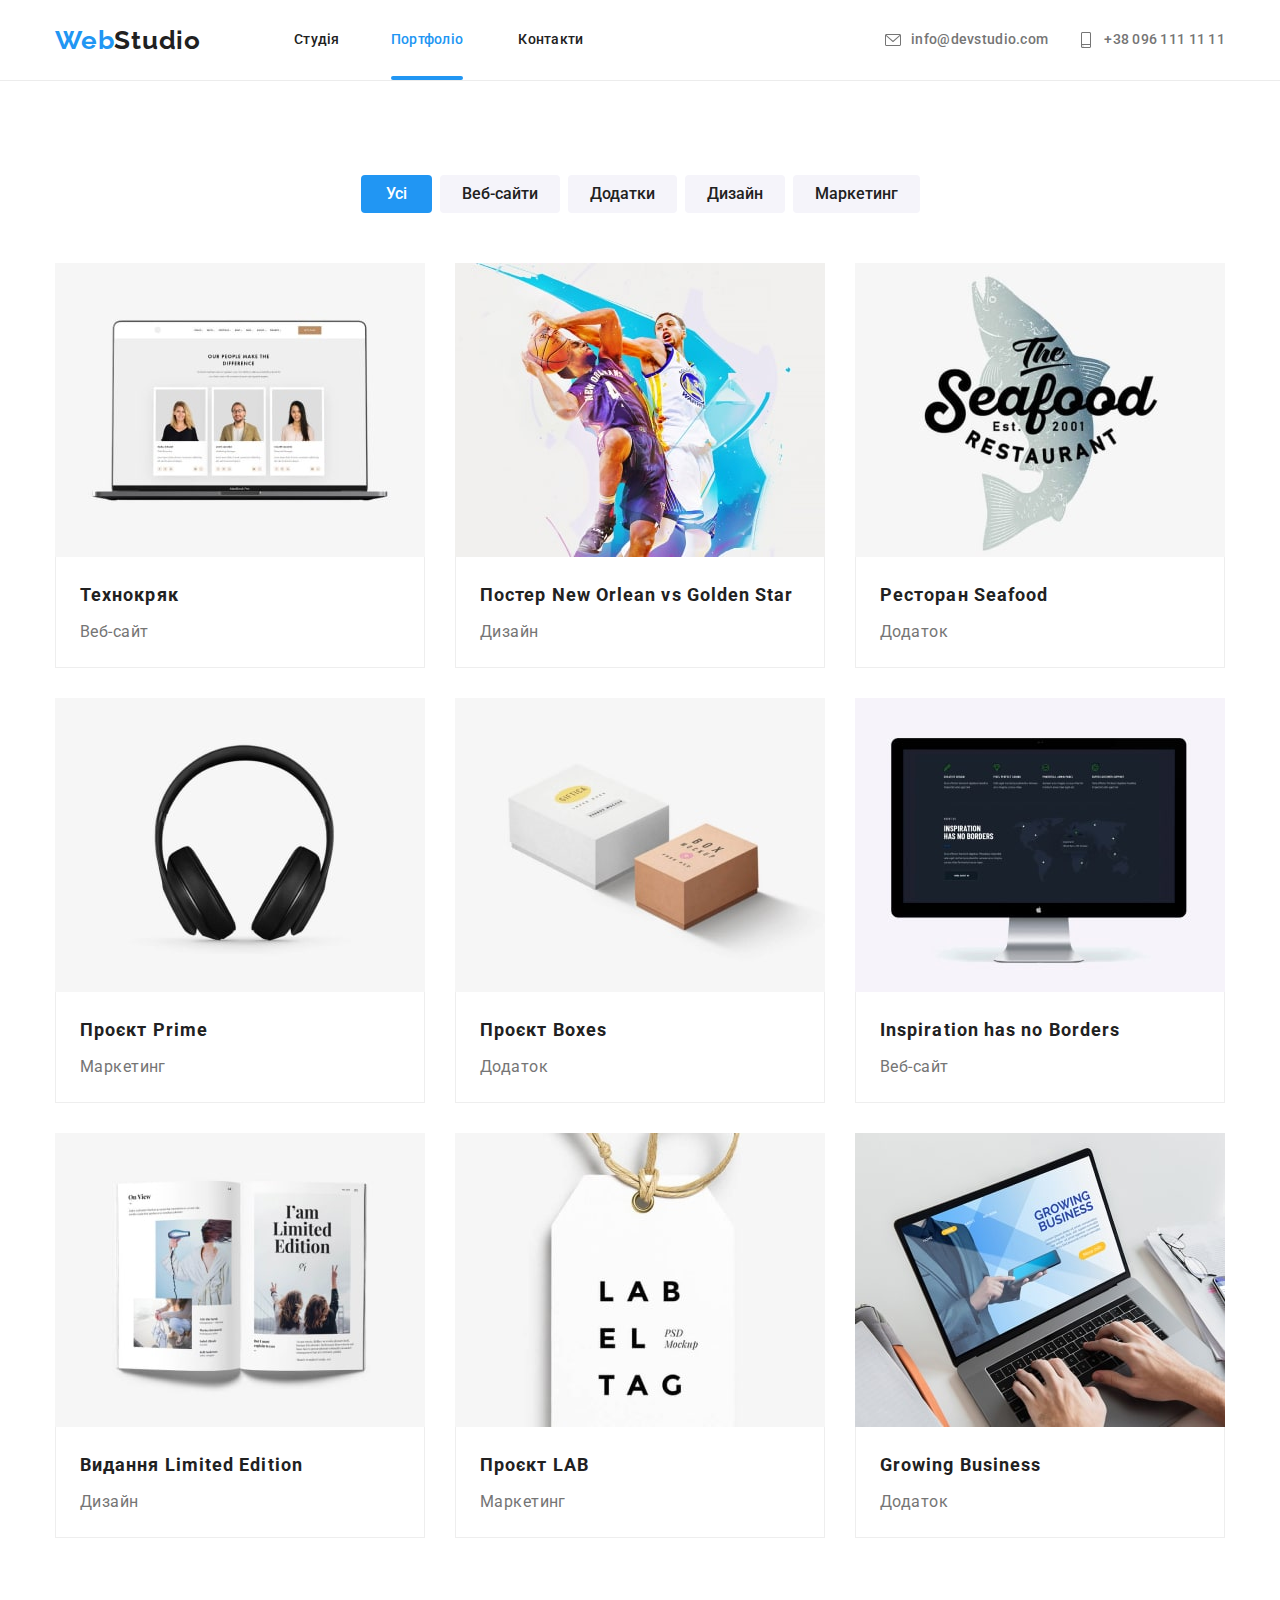
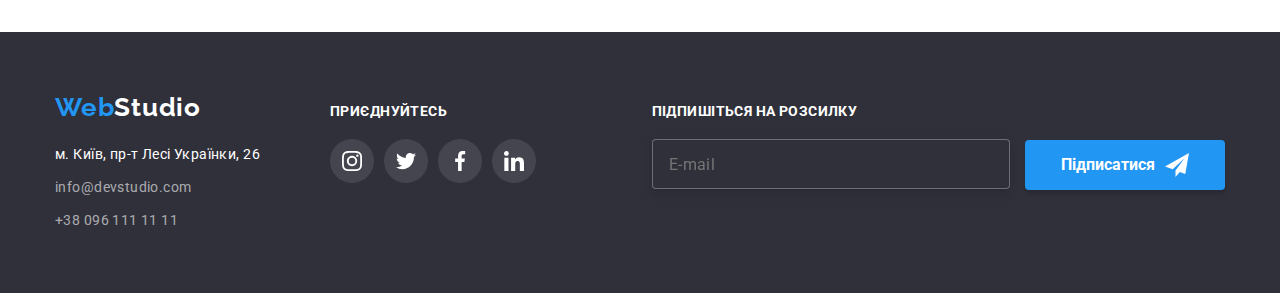
==== commit ac4712c7: "2.1" ====
--- a/portfolio.html
+++ b/portfolio.html
@@ -20,7 +20,7 @@
                 <ul class="navigation__list">
                     <li><a class="navigation__studio" href="./index.html">Студія</a></li>
                     <li><a class="navigation__portfolio current" href="./portfolio.html">Портфоліо</a></li>
-                    <li><a class="navigation__contacts" href="">Контакти</a></li>
+                    <li><a class="navigation__contacts" href="#">Контакти</a></li>
                 </ul>
             </nav>
             <ul class="contacts">
@@ -90,7 +90,7 @@
                 </ul>
                 <ul class="portfolio-cards">
                     <li class="portfolio-cards__item">
-                        <a class="portfolio-cards__link" href="">
+                        <a class="portfolio-cards__link" href="#">
                             <div class="portfolio-cards__info">
                                 <picture>
                                     <source srcset="./images/laptop1x.jpg 1x, ./images/laptop2x.jpg 2x" 
@@ -113,7 +113,7 @@
                         </a>
                     </li>
                     <li class="portfolio-cards__item">
-                        <a class="portfolio-cards__link" href="">
+                        <a class="portfolio-cards__link" href="#">
                             <div class="portfolio-cards__info">
                                 <picture>
                                     <source srcset="./images/basketball1x.jpg 1x, ./images/basketball2x.jpg 2x" media="(min-width: 1200px)" width="370">
@@ -132,7 +132,7 @@
                         </a>
                     </li>
                     <li class="portfolio-cards__item">
-                        <a class="portfolio-cards__link" href="">
+                        <a class="portfolio-cards__link" href="#">
                             <div class="portfolio-cards__info">
                                 <picture>
                                     <source srcset="./images/restaurant1x.jpg 1x, ./images/restaurant2x.jpg 2x" 
@@ -154,7 +154,7 @@
                         </a>
                     </li>
                     <li class="portfolio-cards__item">
-                        <a class="portfolio-cards__link" href="">
+                        <a class="portfolio-cards__link" href="#">
                             <div class="portfolio-cards__info">
                                 <picture>
                                     <source srcset="./images/headphone1x.jpg 1x, ./images/headphone2x.jpg 2x" 
@@ -176,7 +176,7 @@
                         </a>
                     </li>
                     <li class="portfolio-cards__item">
-                        <a class="portfolio-cards__link" href="">
+                        <a class="portfolio-cards__link" href="#">
                             <div class="portfolio-cards__info">
                                 <picture>
                                     <source srcset="./images/boxes1x.jpg 1x, ./images/boxes2x.jpg 2x" 
@@ -198,7 +198,7 @@
                         </a>
                     </li>
                     <li class="portfolio-cards__item">
-                        <a class="portfolio-cards__link" href="">
+                        <a class="portfolio-cards__link" href="#">
                             <div class="portfolio-cards__info">
                                 <picture>
                                     <source srcset="./images/monitor1x.jpg 1x, ./images/monitor2x.jpg 2x" 
@@ -220,7 +220,7 @@
                         </a>
                     </li>
                     <li class="portfolio-cards__item">
-                        <a class="portfolio-cards__link" href="">
+                        <a class="portfolio-cards__link" href="#">
                             <div class="portfolio-cards__info">
                                 <picture>
                                     <source srcset="./images/book1x.jpg 1x, ./images/book2x.jpg 2x" 
@@ -242,7 +242,7 @@
                         </a>
                     </li>
                     <li class="portfolio-cards__item">
-                        <a class="portfolio-cards__link" href="">
+                        <a class="portfolio-cards__link" href="#">
                             <div class="portfolio-cards__info">
                                 <picture>
                                     <source srcset="./images/label1x.jpg 1x, ./images/label2x.jpg 2x" 
@@ -264,7 +264,7 @@
                         </a>
                     </li>
                     <li class="portfolio-cards__item">
-                        <a class="portfolio-cards__link" href="">
+                        <a class="portfolio-cards__link" href="#">
                             <div class="portfolio-cards__info">
                                 <picture>
                                     <source srcset="./images/laptot-printing1x.jpg 1x, ./images/laptot-printing2x.jpg 2x" 
--- a/css/main.min.css
+++ b/css/main.min.css
@@ -1 +1 @@
-:root{--color-blue: #2196F3;--text-color: #212121;--white-color: #ffffff;--grey-color: #757575;--communication-color: rgba(255, 255, 255, 0.6);--feature-background-color: #F5F5F5;--team-background-color: #F5F4FA;--hero-background-color: #2F303A;--border-color: #eeeeee;--header-border-color: #ECECEC;--team-soc-icons: #AFB1B8;--timing-function: cubic-bezier(0.4, 0, 0.2, 1);--gradient: linear-gradient(rgba(47, 48, 58, 0.4), rgba(47, 48, 58, 0.4)) }.visually-hidden{position:absolute;width:1px;height:1px;margin:-1px;border:0;padding:0;white-space:nowrap;-webkit-clip-path:inset(100%);clip-path:inset(100%);clip:rect(0 0 0 0);overflow:hidden}h1,h2,h3,h4,h5,h6,p,ul{margin:0;padding:0}img{display:block}ul{list-style:none}body{font-family:"Roboto",sans-serif;color:var(--text-color);line-height:1.71;font-size:14px;letter-spacing:.03em}.no-scroll{overflow:hidden}.header{border-bottom:1px solid var(--header-border-color)}.container{max-width:100%;padding-left:15px;padding-right:15px;margin:0 auto}@media screen and (min-width: 480px){.container{max-width:480px}}@media screen and (min-width: 768px){.container{max-width:768px}}@media screen and (min-width: 1200px){.container{max-width:1200px}}.logo{font-family:"raleway";font-style:normal;font-weight:700;font-size:24px;line-height:1.166;letter-spacing:.03em;color:var(--text-color);text-decoration:none}@media screen and (min-width: 1200px){.logo{font-size:26px;line-height:1.19}}.navigation{display:flex;align-items:center}.navigation__list{display:none}.navigation__list li:not(:last-child){margin-right:50px}@media screen and (min-width: 768px){.navigation__list{margin-left:88px;padding:0;list-style:none;display:flex}}@media screen and (min-width: 1200px){.navigation__list{margin-left:93px}}.navigation__studio{position:relative;font-weight:500;line-height:1.14;letter-spacing:.02em;color:var(--text-color);text-decoration:none;display:inline-block;padding:32px 0;transition:color 250ms var(--timing-function)}.navigation__studio:active,.navigation__studio:hover,.navigation__studio:focus{color:var(--color-blue)}.navigation__portfolio{position:relative;font-weight:500;line-height:1.14;letter-spacing:.02em;color:var(--text-color);text-decoration:none;display:inline-block;padding:32px 0;transition:color 250ms var(--timing-function)}.navigation__portfolio:active,.navigation__portfolio:hover,.navigation__portfolio:focus{color:var(--color-blue)}.navigation__contacts{font-weight:500;line-height:1.14;letter-spacing:.02em;color:var(--text-color);text-decoration:none;display:inline-block;padding:32px 0;transition:color 250ms var(--timing-function)}.navigation__contacts:hover,.navigation__contacts:focus{color:var(--color-blue)}.current{color:var(--color-blue)}.current::after{position:absolute;content:"";bottom:0;right:0;width:100%;height:4px;background-color:var(--color-blue);border-radius:2px}.contacts{display:none}@media screen and (min-width: 768px){.contacts{list-style:none;display:inline-block;margin-left:auto}}@media screen and (min-width: 1200px){.contacts{display:flex;margin-left:auto}}.contacts__email{font-weight:500;line-height:1.14;letter-spacing:.02em;color:var(--grey-color);text-decoration:none;padding:5px 0;display:flex;align-items:center;transition:color 250ms var(--timing-function)}.contacts__email:hover,.contacts__email:focus{color:var(--color-blue)}@media screen and (min-width: 1200px){.contacts__email{margin-right:30px}}.contacts__envelope{fill:var(--grey-color);margin-right:10px;align-items:center;transition:fill 250ms var(--timing-function)}.contacts__email:hover .contacts__envelope,.contacts__email:focus .contacts__envelope{fill:var(--color-blue)}.contacts__number{font-weight:500;line-height:1.14;letter-spacing:.02em;color:var(--grey-color);text-decoration:none;padding:5px 0;display:flex;align-items:center;transition:color 250ms var(--timing-function)}.contacts__number:hover,.contacts__number:focus{color:var(--color-blue)}.contacts__smartphone{fill:var(--grey-color);margin-right:10px;transition:fill 250ms var(--timing-function)}.contacts__number:hover .contacts__smartphone,.contacts__number:focus .contacts__smartphone{fill:var(--color-blue)}.button{font-family:inherit;display:inline-block;font-weight:700;font-size:16px;line-height:1.875;color:var(--white-color);background-color:var(--color-blue);border-radius:4px;border:none;cursor:pointer;transition:color 250ms var(--timing-function),background-color 250ms var(--timing-function)}.customers-list{list-style:none;display:flex;gap:30px;justify-content:center;margin-top:30px;flex-wrap:wrap}@media screen and (min-width: 768px){.customers-list{flex-wrap:wrap}}@media screen and (min-width: 1200px){.customers-list{margin-top:50px}}.customers-list__item{width:170px;height:92px}.customers-list__link{display:flex;width:100%;height:100%;border:1px solid var(--team-soc-icons);border-radius:4px;align-items:center;justify-content:center;cursor:pointer;transition:border 250ms var(--timing-function)}.customers-list__link:hover,.customers-list__link:focus{border:1px solid var(--color-blue)}.customers-list__icon{fill:var(--team-soc-icons);width:100%;height:100%;transition:fill 250ms var(--timing-function)}.customers-list__link:hover .customers-list__icon,.customers-list__link:focus .customers-list__icon{fill:var(--color-blue)}.features-list{list-style:none;justify-content:center}@media screen and (min-width: 768px){.features-list{display:flex;flex-wrap:wrap;gap:30px}}@media screen and (min-width: 1200px){.features-list{display:flex;flex-wrap:nowrap}}@media screen and (min-width: 768px){.features-list__item{width:calc((100% - 30px)/2)}}@media screen and (min-width: 1200px){.features-list__item{width:calc((100% - 90px)/4)}}.features-list__item:not(:last-child){margin-bottom:30px}.features-list__item::before{display:block;content:"";height:120px;max-width:450px;background-size:70px 70px;background-repeat:no-repeat;background-position:center;background-color:var(--team-background-color);margin-bottom:30px;border-radius:4px}@media screen and (min-width: 768px){.features-list__item::before{width:354px}}@media screen and (min-width: 1200px){.features-list__item::before{width:270px}}.features-list__title{display:flex;font-weight:700;line-height:1.14;text-transform:uppercase;color:var(--text-color);margin-bottom:10px;justify-content:center}.features-list__text{color:var(--grey-color)}.icon-clock::before{background-image:url(../images/clock.svg)}.icon-antenna::before{background-image:url(../images/antenna.svg)}.icon-diagram::before{background-image:url(../images/diagram.svg)}.icon-astronaut::before{background-image:url(../images/astronaut.svg)}.hero{padding:118px 0;background-repeat:no-repeat;background-position:center;background-size:cover;flex-grow:1;margin:0 auto;text-align:center;background-image:var(--gradient),url(../images/hero-mob-1x.jpg)}@media(min-device-pixel-ratio: 2),(-webkit-min-device-pixel-ratio: 2),(min-resolution: 192dpi),(min-resolution: 2dppx){.hero{background-image:var(--gradient),url(../images/hero-mob-2x.jpg)}}@media screen and (min-width: 768px){.hero{background-image:var(--gradient),url(../images/hero-tab-1x.jpg)}}@media screen and (min-width: 768px)and (min-device-pixel-ratio: 2),screen and (min-width: 768px)and (-webkit-min-device-pixel-ratio: 2),screen and (min-width: 768px)and (min-resolution: 192dpi),screen and (min-width: 768px)and (min-resolution: 2dppx){.hero{background-image:var(--gradient),url(../images/hero-tab-2x.jpg)}}@media screen and (min-width: 1200px){.hero{padding:200px 0;max-width:1600px;background-image:var(--gradient),url(../images/hero-1x.jpg)}}@media screen and (min-width: 1200px)and (min-device-pixel-ratio: 2),screen and (min-width: 1200px)and (-webkit-min-device-pixel-ratio: 2),screen and (min-width: 1200px)and (min-resolution: 192dpi),screen and (min-width: 1200px)and (min-resolution: 2dppx){.hero{background-image:var(--gradient),url(../images/hero-2x.jpg)}}.hero__title{font-weight:900;font-size:26px;line-height:1.61;text-align:center;letter-spacing:.06em;color:var(--white-color);text-transform:uppercase;margin-bottom:30px;justify-content:center}@media screen and (min-width: 1200px){.hero__title{font-size:44px;line-height:1.36}}.hero__button{width:200px;padding:10px 24px}.hero__button:hover,.hero__button:focus{color:var(--color-blue);background-color:var(--white-color)}@media screen and (min-width: 1200px){.hero__button{padding:10px 32px;width:216px}}.section{padding-top:60px;padding-bottom:60px}@media screen and (min-width: 1200px){.section{padding-top:94px;padding-bottom:94px}}.section.services{display:none}@media screen and (min-width: 1200px){.section.services{display:flex;padding-top:24px}}.services-list{list-style:none;display:flex;gap:30px;margin-top:50px}.services-list__item{position:relative}.services-list__title{position:absolute;width:100%;height:70px;background:rgba(47,48,58,.8);display:flex;align-items:center;justify-content:center;color:var(--white-color);left:0;bottom:0;margin-bottom:0;font-weight:700;line-height:1.14;text-transform:uppercase}.team{background:var(--team-background-color)}@media screen and (max-width: 479px){.images-size{width:calc(100vw - 30px)}}.team-list{list-style:none;margin-top:30px}@media screen and (min-width: 768px){.team-list{display:flex;flex-wrap:wrap;gap:30px}}@media screen and (min-width: 1200px){.team-list{display:flex;flex-wrap:nowrap;gap:30px;margin-top:50px}}.team-list__card{width:100%;background:var(--white-color);border-bottom:1px;border-right:1px;border-left:1px;border-radius:4px;padding-bottom:30px;box-shadow:0px 1px 3px rgba(0,0,0,.12),0px 1px 1px rgba(0,0,0,.14),0px 2px 1px rgba(0,0,0,.2)}@media screen and (min-width: 768px){.team-list__card{width:calc((100% - 30px)/2)}}@media screen and (min-width: 1200px){.team-list__card{max-width:270px}}.team-list__card:not(:last-child){margin-bottom:30px}@media screen and (min-width: 768px){.team-list__card:not(:last-child){margin-bottom:0}}@media screen and (min-width: 1200px){.team-list__card:not(:last-child){margin-bottom:0}}.team-list__title{font-weight:500;font-size:16px;line-height:19px;text-align:center;letter-spacing:.03em;color:var(--text-color);margin-top:30px}.team-list__text{font-size:16px;line-height:1.1875;text-align:center;letter-spacing:.03em;color:var(--grey-color);margin-top:10px}.social-networks{list-style:none;gap:10px;display:flex;justify-content:center;margin-top:16px;max-width:100%}.social-networks__item{width:44px;height:44px;display:flex;align-items:center;justify-content:center;cursor:pointer}.social-networks__link{width:100%;height:100%;background-color:var(--white-color);border-radius:50%;display:flex;align-items:center;justify-content:center;transition:background-color 250ms var(--timing-function)}.social-networks__link:hover,.social-networks__link:focus{background-color:var(--color-blue)}.social-networks__icon{fill:var(--team-soc-icons);transition:fill 250ms var(--timing-function)}.social-networks__link:hover .social-networks__icon,.social-networks__link:focus .social-networks__icon{fill:var(--white-color)}.title{font-weight:700;font-size:36px;line-height:1.1666;text-align:center;letter-spacing:.03em;color:var(--text-color)}.address{color:var(--communication-color);background-color:var(--hero-background-color)}.footer{display:block;justify-content:center;padding-top:60px;padding-bottom:60px;align-items:center}@media screen and (min-width: 1200px){.footer{display:flex;align-items:baseline}}@media screen and (min-width: 768px){.position-tablet{display:flex;align-items:baseline;justify-content:center}}.address-info{margin-bottom:60px}@media screen and (min-width: 768px){.address-info{margin-bottom:0}}.footer-logo{display:flex;justify-content:center;color:var(--white-color);margin-bottom:20px}@media screen and (min-width: 1200px){.footer-logo{justify-content:flex-start}}.address-list{margin-top:20px}.address-list li:not(:last-child){margin-bottom:9px}.address-list__street{display:flex;justify-content:center;font-style:normal;color:var(--white-color);text-decoration:none;transition:color 250ms var(--timing-function)}@media screen and (min-width: 1200px){.address-list__street{justify-content:flex-start}}.address-list__street:hover,.address-list__street:focus{color:var(--color-blue)}.address-list__email{display:flex;justify-content:center;font-style:normal;color:var(--communication-color);text-decoration:none;transition:color 250ms var(--timing-function)}@media screen and (min-width: 1200px){.address-list__email{justify-content:flex-start}}.address-list__email:hover,.address-list__email:focus{color:var(--color-blue)}.address-list__number{display:flex;justify-content:center;font-style:normal;color:var(--communication-color);text-decoration:none;transition:color 250ms var(--timing-function)}@media screen and (min-width: 1200px){.address-list__number{justify-content:flex-start}}.address-list__number:hover,.address-list__number:focus{color:var(--color-blue)}@media screen and (min-width: 1200px){.mailing{margin-left:auto}}.mailing-title{justify-content:center;display:flex;font-weight:700;font-size:14px;line-height:16px;letter-spacing:.03em;text-transform:uppercase;color:var(--white-color);margin-bottom:20px;margin-top:60px}@media screen and (min-width: 1200px){.mailing-title{display:block;margin-top:0}}.position-mailing{display:flex;justify-content:center}@media screen and (min-width: 1200px){.position-mailing{display:inline-block}}.mailing-email{display:flex;justify-content:center;outline:none;width:358px;height:50px;border:1px solid rgba(255,255,255,.3);filter:drop-shadow(0px 4px 4px rgba(0, 0, 0, 0.15));border-radius:4px;background-color:var(--hero-background-color);color:var(--white-color);padding-left:16px;padding-right:16px;font-size:16px;line-height:1.25;letter-spacing:.03em;transition:border-color 250ms var(--timing-function);margin-bottom:20px}@media screen and (min-width: 1200px){.mailing-email{margin-bottom:0}}.mailing-email:focus{border-color:#188ce8}.mailing-button{width:200px;height:50px;padding:10px 28px;box-shadow:0px 4px 4px rgba(0,0,0,.15);transition:background-color 250ms var(--timing-function);display:inline-flex;align-items:center;justify-content:center}@media screen and (min-width: 1200px){.mailing-button{margin-left:12px}}.mailing-button:focus,.mailing-button:hover{background-color:#188ce8}.mailing-icon{margin-left:10px;fill:var(--white-color)}.logo-web{color:var(--color-blue)}.social-links{margin-left:0}@media screen and (min-width: 768px){.social-links{margin-left:165px}}@media screen and (min-width: 1200px){.social-links{margin-left:70px}}.social-links__title{display:flex;justify-content:center;font-weight:700;font-size:14px;line-height:16px;letter-spacing:.03em;text-transform:uppercase;color:var(--white-color);margin-bottom:20px}@media screen and (min-width: 1200px){.social-links__title{justify-content:flex-start}}.social-list{list-style:none;display:flex;justify-content:center;gap:10px}.social-list__item{width:44px;height:44px;display:flex;align-items:center;justify-content:center;cursor:pointer}.social-list__link{width:100%;height:100%;background:rgba(255,255,255,.1);border-radius:50%;display:flex;align-items:center;justify-content:center;transition:background-color 250ms var(--timing-function)}.social-list__link:hover,.social-list__link:focus{background-color:var(--color-blue)}.social-list__icon{fill:var(--white-color);transition:fill 250ms var(--timing-function)}.social-list__link:hover .social-list__icon,.social-list__link:focus .social-list__icon{fill:var(--white-color)}.projects{background:var(--white-color)}.filter-list{list-style:none;display:flex;flex-wrap:wrap;gap:8px;margin-bottom:40px}@media screen and (min-width: 768px){.filter-list{margin-bottom:30px;flex-wrap:nowrap;justify-content:center}}@media screen and (min-width: 1200px){.filter-list{margin-bottom:50px;justify-content:center}}.filter-list__button{display:inline-block;font-weight:500;line-height:1.62;text-align:center;color:var(--text-color);background:var(--team-background-color);padding:6px 22px;transition:background-color 250ms var(--timing-function),color 250ms var(--timing-function),box-shadow 250ms var(--timing-function)}.filter-list__button:hover,.filter-list__button:focus{color:var(--white-color);background:var(--color-blue);box-shadow:0px 3px 1px rgba(0,0,0,.1),0px 1px 2px rgba(0,0,0,.08),0px 2px 2px rgba(0,0,0,.12)}.filter-list__button.all{color:var(--white-color);background:var(--color-blue);padding:6px 25px}.portfolio-cards{list-style:none;display:flex;flex-wrap:wrap;gap:30px}.portfolio-cards__info{position:relative;overflow:hidden}.portfolio-cards__border{border-bottom:1px solid var(--border-color);border-left:1px solid var(--border-color);border-right:1px solid var(--border-color)}.portfolio-cards__title{font-weight:700;font-size:18px;line-height:2;letter-spacing:.06em;color:var(--text-color);text-decoration:none;padding-top:20px;margin-bottom:4px;padding-left:24px}.portfolio-cards__text{font-size:16px;line-height:1.88;color:var(--grey-color);padding-bottom:20px;padding-left:24px}.portfolio-cards__link{display:block;text-decoration:none;width:100%;height:100%;transition:box-shadow 250ms var(--timing-function)}.portfolio-cards__link:hover{box-shadow:0px 1px 1px rgba(0,0,0,.12),0px 4px 4px rgba(0,0,0,.06),1px 4px 6px rgba(0,0,0,.16)}.portfolio-cards__description{position:absolute;top:0;display:flex;justify-content:center;align-items:center;width:100%;height:100%;background:rgba(33,150,243,.9);color:var(--white-color);transform:translateY(100%);transition:transform 250ms var(--timing-function);padding:63px 24px;line-height:1.55;font-size:18px;letter-spacing:.03em;overflow:auto}.portfolio-cards__link:hover .portfolio-cards__description{transform:translateY(0)}.backdrop{position:fixed;width:100%;height:100%;top:0;background:rgba(0,0,0,.2);transition:opacity 250ms var(--timing-function),visibility 250ms var(--timing-function)}.is-hidden{opacity:0;visibility:hidden;pointer-events:none}.modal{position:absolute;width:450px;height:609px;top:50%;left:50%;padding:40px;background-color:#fff;transform:translate(-50%, -50%) scaleY(1);transition:transform 250ms var(--timing-function);border-radius:4px;box-shadow:0px 1px 3px rgba(0,0,0,.12),0px 1px 1px rgba(0,0,0,.14),0px 2px 1px rgba(0,0,0,.2)}.backdrop.is-hidden .modal{transform:translate(-50%, -50%) scaleY(1.5)}@media screen and (max-width: 479px){.modal{width:calc(100vw - 30px);overflow:auto}}@media screen and (min-width: 1200px){.modal{min-width:528px;min-height:581px}}.modal__title{font-weight:700;font-size:20px;line-height:1.5;text-align:center;letter-spacing:.03em;margin-bottom:12px;color:var(--text-color)}@media screen and (min-width: 1200px){.modal__title{line-height:1.15}}.close-button{position:absolute;top:8px;right:8px;width:30px;height:30px;background-color:rgba(0,0,0,0);border:1px solid rgba(0,0,0,.1);border-radius:50%;display:flex;justify-content:center;align-items:center;cursor:pointer;margin-bottom:2px;fill:var(--text-color);transition:border-color 250ms var(--timing-function)}.close-button:hover,.close-button:focus{border-color:var(--color-blue)}.input{position:relative;margin-bottom:10px;max-width:501px}.input__label{display:block;position:relative;margin-bottom:4px;font-size:12px;line-height:1.16;letter-spacing:.01em;color:#757575}.input__field{outline:none;width:100%;height:40px;border:1px solid rgba(33,33,33,.2);border-radius:4px;padding-left:40px;padding-right:12px;transition:border-color 250ms var(--timing-function)}.input__field:focus{border-color:var(--color-blue)}.input__icon{position:absolute;fill:var(--text-color);left:15px;top:65%;transform:translateY(-50%);overflow:hidden;align-items:center;transition:fill 250ms var(--timing-function)}.input__field:focus+.input__icon{fill:var(--color-blue)}.comment{margin-bottom:20px}.comment_user{outline:none;width:100%;height:120px;font-size:12px;line-height:1.16;letter-spacing:.01em;border:1px solid rgba(33,33,33,.2);border-radius:4px;resize:none;padding:12px 16px;transition:border-color 250ms var(--timing-function)}.comment_user:focus{border-color:var(--color-blue)}.check__modal{-webkit-appearance:none;-moz-appearance:none;appearance:none;position:absolute}.check{display:flex;align-items:center;margin-bottom:30px}.check__icon{fill:var(--white-color)}.check__contract{text-decoration:none;color:var(--color-blue);border-bottom:1px solid var(--color-blue);cursor:pointer;margin-left:2px;font-size:14px;line-height:1;letter-spacing:.03em}@media screen and (max-width: 479px){.check{display:block}}.check__text{font-size:12px;line-height:1.17;letter-spacing:.03em;color:#555;display:flex;align-items:center;position:relative}.check__text span{width:16px;height:15px;border:2px solid #303030;border-radius:2px;margin-right:7px;display:flex;align-items:center;justify-content:center;transition:background-color 250ms var(--timing-function),border 250ms var(--timing-function)}@media screen and (min-width: 1200px){.check__text{font-size:14px;line-height:1.71}}.check__modal:checked+.check__text span{background-color:var(--color-blue);border:2px solid var(--color-blue)}.check__contract{font-size:12px;line-height:1.17;letter-spacing:.03em}@media screen and (min-width: 1200px){.check__contract{font-size:14px;line-height:1.71}}.button-position{display:flex;justify-content:center}.modal-button{width:200px;height:50px;padding:10px 52px;box-shadow:0px 4px 4px rgba(0,0,0,.15);transition:background-color 250ms var(--timing-function)}.modal-button:focus,.modal-button:hover{background-color:#188ce8}.mobile-menu{position:fixed;top:0;z-index:1;width:100vw;height:100vh;padding:48px 40px;padding-bottom:90px;background-color:var(--white-color);transition:opacity 250ms var(--timing-function),visibility 250ms var(--timing-function),transform 250ms var(--timing-function)}.mobile-menu>.menu-container{height:100%;width:100%;display:flex;flex-direction:column;justify-content:space-between;overflow:auto}@media screen and (min-width: 768px){.mobile-menu{display:none}}@media screen and (min-width: 1200px){.mobile-menu{display:none}}.mobile-menu.is-hidden{transform:translate(-50%, -50%) scaleY(1.5)}.menu-open{width:40px;height:40px;background-color:rgba(0,0,0,0);border:none;margin-left:auto;fill:var(--text-color);transition:fill 250ms var(--timing-function)}.menu-open:hover,.menu-open:focus{fill:var(--color-blue)}@media screen and (min-width: 768px){.menu-open{display:none}}@media screen and (min-width: 1200px){.menu-open{display:none}}.menu-close{position:absolute;width:40px;height:40px;background-color:rgba(0,0,0,0);border:none;top:21px;right:26px;fill:var(--text-color);transition:fill 250ms var(--timing-function)}.menu-close:hover,.menu-close:focus{fill:var(--color-blue)}.mobile-navigation__list{list-style:none}.mobile-navigation__studio{font-weight:500;font-size:40px;line-height:1.175;text-align:center;letter-spacing:.02em;text-decoration:none;color:var(--text-color);transition:color 250ms var(--timing-function)}.mobile-navigation__studio:hover,.mobile-navigation__studio:focus{color:var(--color-blue)}.mobile-studio{margin-bottom:36px}.mobile-navigation__portfolio{font-weight:500;font-size:40px;line-height:1.175;text-align:center;letter-spacing:.02em;text-decoration:none;color:var(--text-color);transition:color 250ms var(--timing-function)}.mobile-navigation__portfolio:hover,.mobile-navigation__portfolio:focus{color:var(--color-blue)}.mobile-portfolio{margin-bottom:32px}.mobile-navigation__contacts{font-weight:500;font-size:40px;line-height:1.175;text-align:center;letter-spacing:.02em;text-decoration:none;color:var(--text-color);transition:color 250ms var(--timing-function)}.mobile-navigation__contacts:hover,.mobile-navigation__contacts:focus{color:var(--color-blue)}.mobile-menu__contacts li:not(:last-child){margin-bottom:32px}.mobile-contacts__email{font-weight:500;font-size:24px;line-height:1.166;letter-spacing:.02em;color:var(--grey-color);text-decoration:none;transition:color 250ms var(--timing-function)}.mobile-contacts__email:hover,.mobile-contacts__email:focus{color:var(--color-blue)}.mobile-contacts__number{font-weight:500;font-size:34px;line-height:1.176;letter-spacing:.02em;color:var(--color-blue);text-decoration:none;transition:color 250ms var(--timing-function)}.mobile-contacts__number:hover,.mobile-contacts__number:focus{color:var(--text-color)}.menu-social-networks{margin-top:64px;display:flex}.mobile-social-networks{font-weight:500;font-size:18px;line-height:1.22;letter-spacing:.02em;color:var(--color-blue);transition:color 250ms var(--timing-function)}.mobile-social-networks:not(:last-child){border-right:1px solid var(--text-color);padding-right:10px}.mobile-social-networks:not(:first-child){padding-left:10px}.mobile-social-networks:hover,.mobile-social-networks:focus{color:var(--text-color)}.mobile-current{color:var(--color-blue)}/*# sourceMappingURL=main.min.css.map */+:root{--color-blue: #2196F3;--text-color: #212121;--white-color: #ffffff;--grey-color: #757575;--communication-color: rgba(255, 255, 255, 0.6);--feature-background-color: #F5F5F5;--team-background-color: #F5F4FA;--hero-background-color: #2F303A;--border-color: #eeeeee;--header-border-color: #ECECEC;--team-soc-icons: #AFB1B8;--timing-function: cubic-bezier(0.4, 0, 0.2, 1);--gradient: linear-gradient(rgba(47, 48, 58, 0.4), rgba(47, 48, 58, 0.4)) }.visually-hidden{position:absolute;width:1px;height:1px;margin:-1px;border:0;padding:0;white-space:nowrap;-webkit-clip-path:inset(100%);clip-path:inset(100%);clip:rect(0 0 0 0);overflow:hidden}h1,h2,h3,h4,h5,h6,p,ul{margin:0;padding:0}img{display:block}ul{list-style:none}body{font-family:"Roboto",sans-serif;color:var(--text-color);line-height:1.71;font-size:14px;letter-spacing:.03em}.no-scroll{overflow:hidden}.header{border-bottom:1px solid var(--header-border-color)}.container{max-width:100%;padding-left:15px;padding-right:15px;margin:0 auto}@media screen and (min-width: 480px){.container{max-width:480px}}@media screen and (min-width: 768px){.container{max-width:768px}}@media screen and (min-width: 1200px){.container{max-width:1200px}}.logo{font-family:"raleway";font-style:normal;font-weight:700;font-size:24px;line-height:1.166;letter-spacing:.03em;color:var(--text-color);text-decoration:none}@media screen and (min-width: 1200px){.logo{font-size:26px;line-height:1.19}}.navigation{display:flex;align-items:center}.navigation__list{display:none}@media screen and (min-width: 768px){.navigation__list{margin-left:88px;padding:0;list-style:none;display:flex}.navigation__list li:first-child{margin-right:56px}.navigation__list li:last-child{margin-left:51px}}@media screen and (min-width: 1200px){.navigation__list{margin-left:93px}.navigation__list li:first-child{margin-right:51px}.navigation__list li:last-child{margin-left:55px}}.navigation__studio{position:relative;font-weight:500;line-height:1.14;letter-spacing:.02em;color:var(--text-color);text-decoration:none;display:inline-block;padding:32px 0;transition:color 250ms var(--timing-function)}.navigation__studio:active,.navigation__studio:hover,.navigation__studio:focus{color:var(--color-blue)}.navigation__portfolio{position:relative;font-weight:500;line-height:1.14;letter-spacing:.02em;color:var(--text-color);text-decoration:none;display:inline-block;padding:32px 0;transition:color 250ms var(--timing-function)}.navigation__portfolio:active,.navigation__portfolio:hover,.navigation__portfolio:focus{color:var(--color-blue)}.navigation__contacts{font-weight:500;line-height:1.14;letter-spacing:.02em;color:var(--text-color);text-decoration:none;display:inline-block;padding:32px 0;transition:color 250ms var(--timing-function)}.navigation__contacts:hover,.navigation__contacts:focus{color:var(--color-blue)}.current{color:var(--color-blue)}.current::after{position:absolute;content:"";bottom:0;right:0;width:100%;height:4px;background-color:var(--color-blue);border-radius:2px}.contacts{display:none}@media screen and (min-width: 768px){.contacts{list-style:none;display:inline-block;margin-left:auto}}@media screen and (min-width: 1200px){.contacts{display:flex;margin-left:auto}}.contacts__email{font-weight:500;line-height:1.14;letter-spacing:.02em;color:var(--grey-color);text-decoration:none;padding:5px 0;display:flex;align-items:center;transition:color 250ms var(--timing-function)}.contacts__email:hover,.contacts__email:focus{color:var(--color-blue)}@media screen and (min-width: 1200px){.contacts__email{margin-right:30px}}.contacts__envelope{fill:var(--grey-color);margin-right:10px;align-items:center;transition:fill 250ms var(--timing-function)}.contacts__email:hover .contacts__envelope,.contacts__email:focus .contacts__envelope{fill:var(--color-blue)}.contacts__number{font-weight:500;line-height:1.14;letter-spacing:.02em;color:var(--grey-color);text-decoration:none;padding:5px 0;display:flex;align-items:center;transition:color 250ms var(--timing-function)}.contacts__number:hover,.contacts__number:focus{color:var(--color-blue)}.contacts__smartphone{fill:var(--grey-color);margin-right:10px;transition:fill 250ms var(--timing-function)}.contacts__number:hover .contacts__smartphone,.contacts__number:focus .contacts__smartphone{fill:var(--color-blue)}.button{font-family:inherit;display:inline-block;font-weight:700;font-size:16px;line-height:1.875;color:var(--white-color);background-color:var(--color-blue);border-radius:4px;border:none;cursor:pointer;transition:color 250ms var(--timing-function),background-color 250ms var(--timing-function)}.customers-list{list-style:none;display:flex;gap:30px;justify-content:center;margin-top:30px;flex-wrap:wrap}@media screen and (min-width: 1200px){.customers-list{margin-top:50px}}.customers-list__item{width:170px;height:92px}.customers-list__link{display:flex;width:100%;height:100%;border:1px solid var(--team-soc-icons);border-radius:4px;align-items:center;justify-content:center;cursor:pointer;transition:border 250ms var(--timing-function)}.customers-list__link:hover,.customers-list__link:focus{border:1px solid var(--color-blue)}.customers-list__icon{fill:var(--team-soc-icons);width:100%;height:100%;transition:fill 250ms var(--timing-function)}.customers-list__link:hover .customers-list__icon,.customers-list__link:focus .customers-list__icon{fill:var(--color-blue)}.features-list{list-style:none;justify-content:center}@media screen and (min-width: 768px){.features-list{display:flex;flex-wrap:wrap;gap:30px}}@media screen and (min-width: 768px){.features-list__item{width:calc((100% - 30px)/2)}}@media screen and (min-width: 1200px){.features-list__item{width:calc((100% - 90px)/4)}}.features-list__item:not(:last-child){margin-bottom:30px}.features-list__item::before{display:block;content:"";height:120px;max-width:450px;background-size:70px 70px;background-repeat:no-repeat;background-position:center;background-color:var(--team-background-color);margin-bottom:30px;border-radius:4px}@media screen and (min-width: 768px){.features-list__item::before{width:354px}}@media screen and (min-width: 1200px){.features-list__item::before{width:270px}}.features-list__title{display:flex;font-weight:700;line-height:1.14;text-transform:uppercase;color:var(--text-color);margin-bottom:10px;justify-content:center}.features-list__text{color:var(--grey-color)}.icon-clock::before{background-image:url(../images/clock.svg)}.icon-antenna::before{background-image:url(../images/antenna.svg)}.icon-diagram::before{background-image:url(../images/diagram.svg)}.icon-astronaut::before{background-image:url(../images/astronaut.svg)}.hero{padding:118px 0;background-repeat:no-repeat;background-position:center;background-size:cover;flex-grow:1;margin:0 auto;text-align:center;background-image:var(--gradient),url(../images/hero-mob-1x.jpg)}@media(min-device-pixel-ratio: 2),(-webkit-min-device-pixel-ratio: 2),(min-resolution: 192dpi),(min-resolution: 2dppx){.hero{background-image:var(--gradient),url(../images/hero-mob-2x.jpg)}}@media screen and (min-width: 768px){.hero{background-image:var(--gradient),url(../images/hero-tab-1x.jpg)}}@media screen and (min-width: 768px)and (min-device-pixel-ratio: 2),screen and (min-width: 768px)and (-webkit-min-device-pixel-ratio: 2),screen and (min-width: 768px)and (min-resolution: 192dpi),screen and (min-width: 768px)and (min-resolution: 2dppx){.hero{background-image:var(--gradient),url(../images/hero-tab-2x.jpg)}}@media screen and (min-width: 1200px){.hero{padding:200px 0;max-width:1600px;background-image:var(--gradient),url(../images/hero-1x.jpg)}}@media screen and (min-width: 1200px)and (min-device-pixel-ratio: 2),screen and (min-width: 1200px)and (-webkit-min-device-pixel-ratio: 2),screen and (min-width: 1200px)and (min-resolution: 192dpi),screen and (min-width: 1200px)and (min-resolution: 2dppx){.hero{background-image:var(--gradient),url(../images/hero-2x.jpg)}}.hero__title{font-weight:900;font-size:26px;line-height:1.61;text-align:center;letter-spacing:.06em;color:var(--white-color);text-transform:uppercase;margin-bottom:30px;justify-content:center}@media screen and (min-width: 1200px){.hero__title{font-size:44px;line-height:1.36}}.hero__button{width:200px;padding:10px 24px}.hero__button:hover,.hero__button:focus{color:var(--color-blue);background-color:var(--white-color)}@media screen and (min-width: 1200px){.hero__button{padding:10px 32px;width:216px}}.section{padding-top:60px;padding-bottom:60px}@media screen and (min-width: 1200px){.section{padding-top:94px;padding-bottom:94px}}.section.services{display:none}@media screen and (min-width: 1200px){.section.services{display:flex;padding-top:24px}}.services-list{list-style:none;display:flex;gap:30px;margin-top:50px}.services-list__item{position:relative}.services-list__title{position:absolute;width:100%;height:70px;background:rgba(47,48,58,.8);display:flex;align-items:center;justify-content:center;color:var(--white-color);left:0;bottom:0;margin-bottom:0;font-weight:700;line-height:1.14;text-transform:uppercase}.team{background:var(--team-background-color)}@media screen and (max-width: 479px){.images-size{width:calc(100vw - 30px)}}.team-list{list-style:none;margin-top:30px}@media screen and (min-width: 768px){.team-list{display:flex;flex-wrap:wrap;gap:30px}}@media screen and (min-width: 1200px){.team-list{flex-wrap:nowrap;margin-top:50px}}.team-list__card{width:100%;background:var(--white-color);border-bottom:1px;border-right:1px;border-left:1px;border-radius:4px;padding-bottom:30px;box-shadow:0px 1px 3px rgba(0,0,0,.12),0px 1px 1px rgba(0,0,0,.14),0px 2px 1px rgba(0,0,0,.2)}@media screen and (min-width: 768px){.team-list__card{width:calc((100% - 30px)/2)}}@media screen and (min-width: 1200px){.team-list__card{max-width:270px}}.team-list__card:not(:last-child){margin-bottom:30px}@media screen and (min-width: 768px){.team-list__card:not(:last-child){margin-bottom:0}}.team-list__title{font-weight:500;font-size:16px;line-height:19px;text-align:center;letter-spacing:.03em;color:var(--text-color);margin-top:30px}.team-list__text{font-size:16px;line-height:1.1875;text-align:center;letter-spacing:.03em;color:var(--grey-color);margin-top:10px}.social-networks{list-style:none;gap:10px;display:flex;justify-content:center;margin-top:16px;max-width:100%}.social-networks__item{width:44px;height:44px;display:flex;align-items:center;justify-content:center;cursor:pointer}.social-networks__link{width:100%;height:100%;background-color:var(--white-color);border-radius:50%;display:flex;align-items:center;justify-content:center;transition:background-color 250ms var(--timing-function)}.social-networks__link:hover,.social-networks__link:focus{background-color:var(--color-blue)}.social-networks__icon{fill:var(--team-soc-icons);transition:fill 250ms var(--timing-function)}.social-networks__link:hover .social-networks__icon,.social-networks__link:focus .social-networks__icon{fill:var(--white-color)}.title{font-weight:700;font-size:36px;line-height:1.1666;text-align:center;letter-spacing:.03em;color:var(--text-color)}.address{color:var(--communication-color);background-color:var(--hero-background-color)}.footer{display:block;justify-content:center;padding-top:60px;padding-bottom:60px;align-items:center}@media screen and (min-width: 1200px){.footer{display:flex;align-items:baseline}}@media screen and (min-width: 768px){.position-tablet{display:flex;align-items:baseline;justify-content:center}}.address-info{margin-bottom:60px}@media screen and (min-width: 768px){.address-info{margin-bottom:0}}.footer-logo{display:flex;justify-content:center;color:var(--white-color);margin-bottom:20px}@media screen and (min-width: 1200px){.footer-logo{justify-content:flex-start}}.address-list{margin-top:20px}.address-list li:not(:last-child){margin-bottom:9px}.address-list__street{display:flex;justify-content:center;font-style:normal;color:var(--white-color);text-decoration:none;transition:color 250ms var(--timing-function)}@media screen and (min-width: 1200px){.address-list__street{justify-content:flex-start}}.address-list__street:hover,.address-list__street:focus{color:var(--color-blue)}.address-list__email{display:flex;justify-content:center;font-style:normal;color:var(--communication-color);text-decoration:none;transition:color 250ms var(--timing-function)}@media screen and (min-width: 1200px){.address-list__email{justify-content:flex-start}}.address-list__email:hover,.address-list__email:focus{color:var(--color-blue)}.address-list__number{display:flex;justify-content:center;font-style:normal;color:var(--communication-color);text-decoration:none;transition:color 250ms var(--timing-function)}@media screen and (min-width: 1200px){.address-list__number{justify-content:flex-start}}.address-list__number:hover,.address-list__number:focus{color:var(--color-blue)}@media screen and (min-width: 1200px){.mailing{margin-left:auto}}.mailing-title{justify-content:center;display:flex;font-weight:700;font-size:14px;line-height:16px;letter-spacing:.03em;text-transform:uppercase;color:var(--white-color);margin-bottom:20px;margin-top:60px}@media screen and (min-width: 1200px){.mailing-title{display:block;margin-top:0}}.position-mailing{display:flex;justify-content:center}@media screen and (min-width: 1200px){.position-mailing{display:inline-block}}.mailing-email{display:flex;justify-content:center;outline:none;width:358px;height:50px;border:1px solid rgba(255,255,255,.3);filter:drop-shadow(0px 4px 4px rgba(0, 0, 0, 0.15));border-radius:4px;background-color:var(--hero-background-color);color:var(--white-color);padding-left:16px;padding-right:16px;font-size:16px;line-height:1.25;letter-spacing:.03em;transition:border-color 250ms var(--timing-function);margin-bottom:20px}@media screen and (min-width: 1200px){.mailing-email{margin-bottom:0}}.mailing-email:focus{border-color:#188ce8}.mailing-button{width:200px;height:50px;padding:10px 28px;box-shadow:0px 4px 4px rgba(0,0,0,.15);transition:background-color 250ms var(--timing-function);display:inline-flex;align-items:center;justify-content:center}@media screen and (min-width: 1200px){.mailing-button{margin-left:12px}}.mailing-button:focus,.mailing-button:hover{background-color:#188ce8}.mailing-icon{margin-left:10px;fill:var(--white-color)}.logo-web{color:var(--color-blue)}.social-links{margin-left:0}@media screen and (min-width: 768px){.social-links{margin-left:165px}}@media screen and (min-width: 1200px){.social-links{margin-left:70px}}.social-links__title{display:flex;justify-content:center;font-weight:700;font-size:14px;line-height:16px;letter-spacing:.03em;text-transform:uppercase;color:var(--white-color);margin-bottom:20px}@media screen and (min-width: 1200px){.social-links__title{justify-content:flex-start}}.social-list{list-style:none;display:flex;justify-content:center;gap:10px}.social-list__item{width:44px;height:44px;display:flex;align-items:center;justify-content:center;cursor:pointer}.social-list__link{width:100%;height:100%;background:rgba(255,255,255,.1);border-radius:50%;display:flex;align-items:center;justify-content:center;transition:background-color 250ms var(--timing-function)}.social-list__link:hover,.social-list__link:focus{background-color:var(--color-blue)}.social-list__icon{fill:var(--white-color);transition:fill 250ms var(--timing-function)}.social-list__link:hover .social-list__icon,.social-list__link:focus .social-list__icon{fill:var(--white-color)}.projects{background:var(--white-color)}.filter-list{list-style:none;display:flex;flex-wrap:wrap;gap:15px 8px;margin-bottom:40px}@media screen and (min-width: 768px){.filter-list{margin-bottom:30px;flex-wrap:nowrap;justify-content:center}}@media screen and (min-width: 1200px){.filter-list{margin-bottom:50px}}.filter-list__button{display:inline-block;font-weight:500;line-height:1.62;text-align:center;color:var(--text-color);background:var(--team-background-color);padding:6px 22px;transition:background-color 250ms var(--timing-function),color 250ms var(--timing-function),box-shadow 250ms var(--timing-function)}.filter-list__button:hover,.filter-list__button:focus{color:var(--white-color);background:var(--color-blue);box-shadow:0px 3px 1px rgba(0,0,0,.1),0px 1px 2px rgba(0,0,0,.08),0px 2px 2px rgba(0,0,0,.12)}.filter-list__button.all{color:var(--white-color);background:var(--color-blue);padding:6px 25px}.portfolio-cards{list-style:none;display:flex;flex-wrap:wrap;gap:30px}.portfolio-cards__info{position:relative;overflow:hidden}.portfolio-cards__border{border-bottom:1px solid var(--border-color);border-left:1px solid var(--border-color);border-right:1px solid var(--border-color)}.portfolio-cards__title{font-weight:700;font-size:18px;line-height:2;letter-spacing:.06em;color:var(--text-color);text-decoration:none;padding-top:20px;margin-bottom:4px;padding-left:24px}.portfolio-cards__text{font-size:16px;line-height:1.88;color:var(--grey-color);padding-bottom:20px;padding-left:24px}.portfolio-cards__link{display:block;text-decoration:none;width:100%;height:100%;transition:box-shadow 250ms var(--timing-function)}.portfolio-cards__link:hover{box-shadow:0px 1px 1px rgba(0,0,0,.12),0px 4px 4px rgba(0,0,0,.06),1px 4px 6px rgba(0,0,0,.16)}.portfolio-cards__description{position:absolute;top:0;display:flex;justify-content:center;align-items:center;width:100%;height:100%;background:rgba(33,150,243,.9);color:var(--white-color);transform:translateY(100%);transition:transform 250ms var(--timing-function);padding:63px 24px;line-height:1.55;font-size:18px;letter-spacing:.03em;overflow:auto}.portfolio-cards__link:hover .portfolio-cards__description{transform:translateY(0)}.backdrop{position:fixed;width:100%;height:100%;top:0;background:rgba(0,0,0,.2);transition:opacity 250ms var(--timing-function),visibility 250ms var(--timing-function)}.is-hidden{opacity:0;visibility:hidden;pointer-events:none}.modal{position:absolute;width:450px;height:609px;top:50%;left:50%;padding:40px;background-color:#fff;transform:translate(-50%, -50%) scaleY(1);transition:transform 250ms var(--timing-function);border-radius:4px;box-shadow:0px 1px 3px rgba(0,0,0,.12),0px 1px 1px rgba(0,0,0,.14),0px 2px 1px rgba(0,0,0,.2)}.backdrop.is-hidden .modal{transform:translate(-50%, -50%) scaleY(1.5)}@media screen and (max-width: 479px){.modal{width:calc(100vw - 30px);overflow:auto}}@media screen and (min-width: 1200px){.modal{min-width:528px;min-height:581px}}.modal__title{font-weight:700;font-size:20px;line-height:1.5;text-align:center;letter-spacing:.03em;margin-bottom:12px;color:var(--text-color)}@media screen and (min-width: 1200px){.modal__title{line-height:1.15}}.close-button{position:absolute;top:8px;right:8px;width:30px;height:30px;background-color:rgba(0,0,0,0);border:1px solid rgba(0,0,0,.1);border-radius:50%;display:flex;justify-content:center;align-items:center;cursor:pointer;margin-bottom:2px;fill:var(--text-color);transition:border-color 250ms var(--timing-function)}.close-button:hover,.close-button:focus{border-color:var(--color-blue)}.input{position:relative;margin-bottom:10px;max-width:501px}.input__label{display:block;position:relative;margin-bottom:4px;font-size:12px;line-height:1.16;letter-spacing:.01em;color:#757575}.input__field{outline:none;width:100%;height:40px;border:1px solid rgba(33,33,33,.2);border-radius:4px;padding-left:40px;padding-right:12px;transition:border-color 250ms var(--timing-function)}.input__field:focus{border-color:var(--color-blue)}.input__icon{position:absolute;fill:var(--text-color);left:15px;top:65%;transform:translateY(-50%);overflow:hidden;align-items:center;transition:fill 250ms var(--timing-function)}.input__field:focus+.input__icon{fill:var(--color-blue)}.comment{margin-bottom:20px}.comment_user{outline:none;width:100%;height:120px;font-size:12px;line-height:1.16;letter-spacing:.01em;border:1px solid rgba(33,33,33,.2);border-radius:4px;resize:none;padding:12px 16px;transition:border-color 250ms var(--timing-function)}.comment_user:focus{border-color:var(--color-blue)}.check__modal{-webkit-appearance:none;-moz-appearance:none;appearance:none;position:absolute}.check{display:flex;align-items:center;margin-bottom:30px}.check__icon{fill:var(--white-color)}.check__contract{text-decoration:none;color:var(--color-blue);border-bottom:1px solid var(--color-blue);cursor:pointer;margin-left:2px;font-size:14px;line-height:1;letter-spacing:.03em}@media screen and (max-width: 479px){.check{display:block}}.check__text{font-size:12px;line-height:1.17;letter-spacing:.03em;color:#555;display:flex;align-items:center;position:relative}.check__text span{width:16px;height:15px;border:2px solid #303030;border-radius:2px;margin-right:7px;display:flex;align-items:center;justify-content:center;transition:background-color 250ms var(--timing-function),border 250ms var(--timing-function)}@media screen and (min-width: 1200px){.check__text{font-size:14px;line-height:1.71}}.check__modal:checked+.check__text span{background-color:var(--color-blue);border:2px solid var(--color-blue)}.check__contract{font-size:12px;line-height:1.17;letter-spacing:.03em}@media screen and (min-width: 1200px){.check__contract{font-size:14px;line-height:1.71}}.button-position{display:flex;justify-content:center}.modal-button{width:200px;height:50px;padding:10px 52px;box-shadow:0px 4px 4px rgba(0,0,0,.15);transition:background-color 250ms var(--timing-function)}.modal-button:focus,.modal-button:hover{background-color:#188ce8}.mobile-menu{position:fixed;top:0;z-index:1;width:100vw;height:100vh;padding:48px 40px;background-color:var(--white-color);transition:opacity 250ms var(--timing-function),visibility 250ms var(--timing-function),transform 250ms var(--timing-function)}.mobile-menu>.menu-container{height:100%;width:100%;display:flex;flex-direction:column;justify-content:space-between;overflow:auto}@media screen and (min-width: 768px){.mobile-menu{display:none}}.mobile-menu.is-hidden{transform:translate(-50%, -50%) scaleY(1.5)}.menu-open{width:40px;height:40px;background-color:rgba(0,0,0,0);border:none;margin-left:auto;fill:var(--text-color);transition:fill 250ms var(--timing-function)}.menu-open:hover,.menu-open:focus{fill:var(--color-blue)}@media screen and (min-width: 768px){.menu-open{display:none}}.menu-close{position:absolute;width:40px;height:40px;background-color:rgba(0,0,0,0);border:none;top:21px;right:26px;fill:var(--text-color);transition:fill 250ms var(--timing-function)}.menu-close:hover,.menu-close:focus{fill:var(--color-blue)}.mobile-navigation__list{list-style:none}.mobile-navigation__studio{font-weight:500;font-size:40px;line-height:1.175;text-align:center;letter-spacing:.02em;text-decoration:none;color:var(--text-color);transition:color 250ms var(--timing-function)}.mobile-navigation__studio:hover,.mobile-navigation__studio:focus{color:var(--color-blue)}.mobile-studio{margin-bottom:36px}.mobile-navigation__portfolio{font-weight:500;font-size:40px;line-height:1.175;text-align:center;letter-spacing:.02em;text-decoration:none;color:var(--text-color);transition:color 250ms var(--timing-function)}.mobile-navigation__portfolio:hover,.mobile-navigation__portfolio:focus{color:var(--color-blue)}.mobile-portfolio{margin-bottom:32px}.mobile-navigation__contacts{font-weight:500;font-size:40px;line-height:1.175;text-align:center;letter-spacing:.02em;text-decoration:none;color:var(--text-color);transition:color 250ms var(--timing-function)}.mobile-navigation__contacts:hover,.mobile-navigation__contacts:focus{color:var(--color-blue)}.mobile-menu__contacts li:not(:last-child){margin-bottom:32px}.mobile-contacts__email{font-weight:500;font-size:24px;line-height:1.166;letter-spacing:.02em;color:var(--grey-color);text-decoration:none;transition:color 250ms var(--timing-function)}.mobile-contacts__email:hover,.mobile-contacts__email:focus{color:var(--color-blue)}.mobile-contacts__number{font-weight:500;font-size:34px;line-height:1.176;letter-spacing:.02em;color:var(--color-blue);text-decoration:none;transition:color 250ms var(--timing-function)}.mobile-contacts__number:hover,.mobile-contacts__number:focus{color:var(--text-color)}.menu-social-networks{margin-top:64px;display:flex}.mobile-social-networks{font-weight:500;font-size:18px;line-height:1.22;letter-spacing:.02em;color:var(--color-blue);transition:color 250ms var(--timing-function)}.mobile-social-networks:not(:last-child){border-right:1px solid var(--text-color);padding-right:10px}.mobile-social-networks:not(:first-child){padding-left:10px}.mobile-social-networks:hover,.mobile-social-networks:focus{color:var(--text-color)}.mobile-current{color:var(--color-blue)}/*# sourceMappingURL=main.min.css.map */